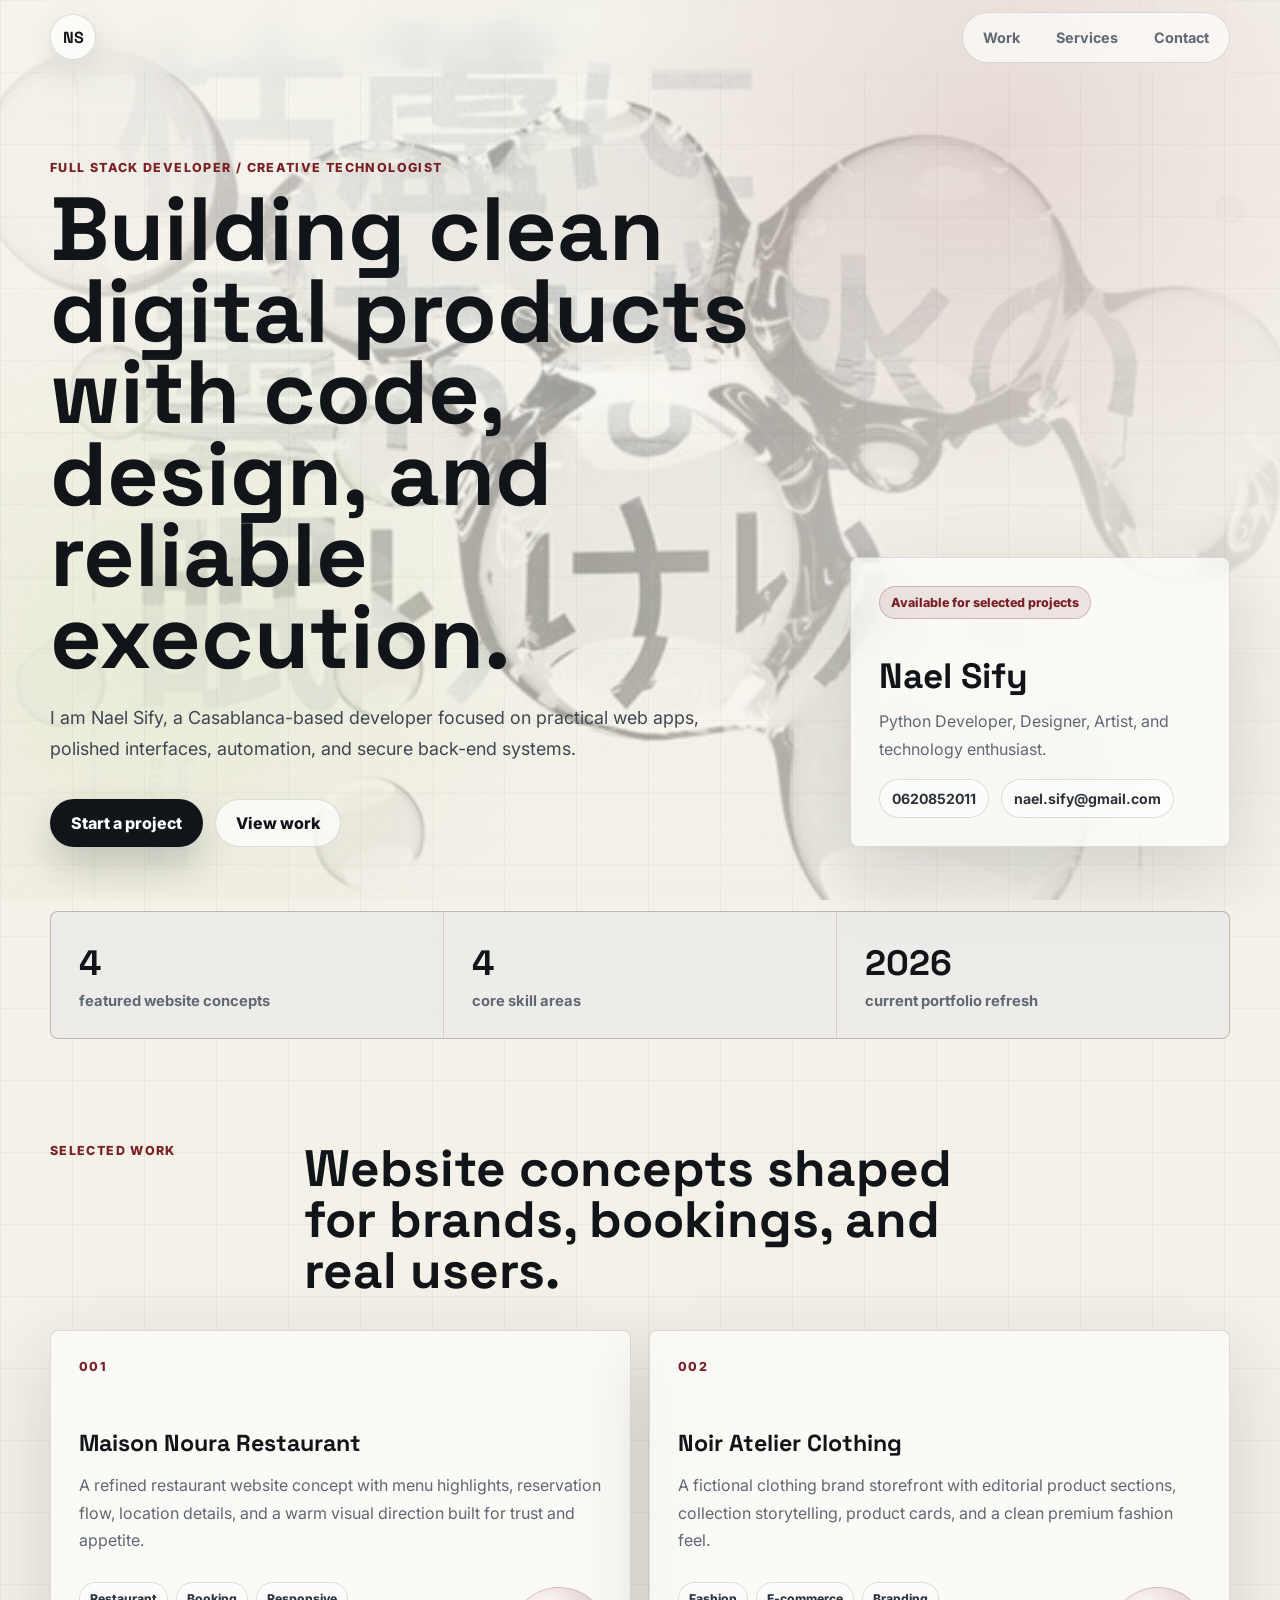
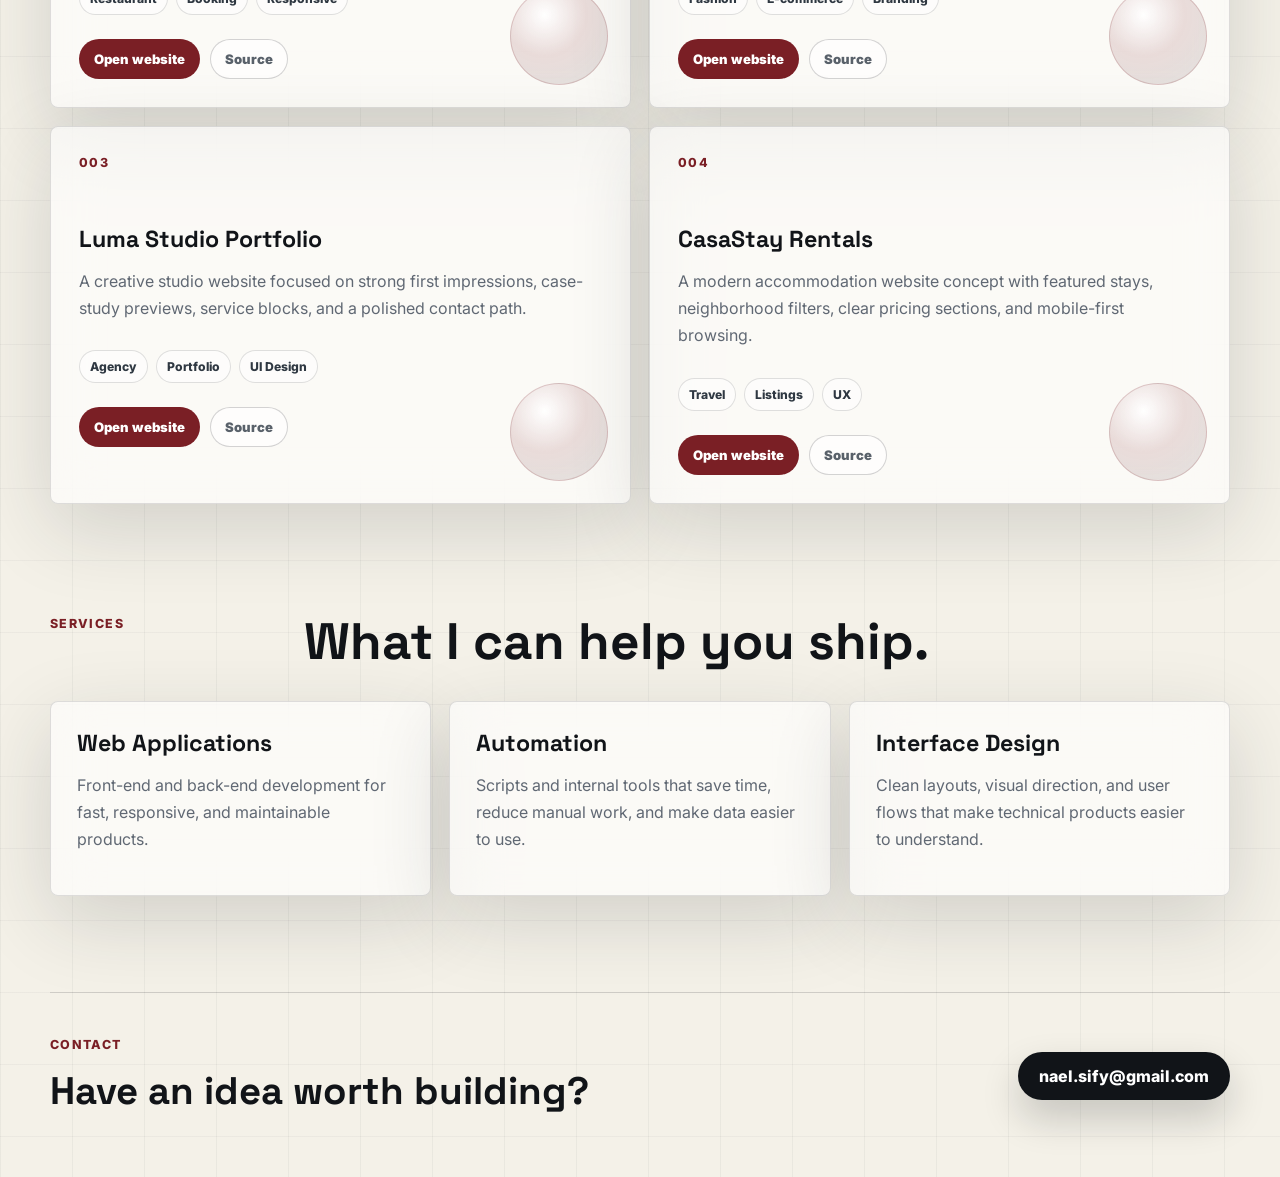
==== index.html @ a30a285f "Fix start a project anchor" ====
<!DOCTYPE html>
<html lang="en">
<head>
    <meta charset="UTF-8">
    <meta name="viewport" content="width=device-width, initial-scale=1.0">
    <title>Nael Sify | Full Stack Developer</title>
    <link rel="stylesheet" href="static/style.css">
    <link rel="preconnect" href="https://fonts.googleapis.com">
    <link rel="preconnect" href="https://fonts.gstatic.com" crossorigin>
    <link href="https://fonts.googleapis.com/css2?family=Inter:wght@400;500;600;700;800&family=Space+Grotesk:wght@500;600;700&display=swap" rel="stylesheet">
</head>
<body>
    <div class="page-shell">
        <header class="site-header">
            <a class="brand" href="#top" aria-label="Nael Sify home">NS</a>
            <nav class="site-nav" aria-label="Primary navigation">
                <a href="#work">Work</a>
                <a href="#services">Services</a>
                <a href="#contact">Contact</a>
            </nav>
        </header>

        <main id="top">
            <section class="hero-section">
                <div class="hero-copy">
                    <p class="eyebrow">Full Stack Developer / Creative Technologist</p>
                    <h1>Building clean digital products with code, design, and reliable execution.</h1>
                    <p class="hero-text">
                        I am Nael Sify, a Casablanca-based developer focused on practical web apps,
                        polished interfaces, automation, and secure back-end systems.
                    </p>
                    <div class="hero-actions">
                        <a class="button primary" href="#contact">Start a project</a>
                        <a class="button secondary" href="#work">View work</a>
                    </div>
                </div>

                <aside class="profile-panel" aria-label="Profile summary">
                    <p class="panel-label">Available for selected projects</p>
                    <h2>Nael Sify</h2>
                    <p>Python Developer, Designer, Artist, and technology enthusiast.</p>
                    <div class="profile-links">
                        <a href="tel:+212620852011">0620852011</a>
                        <a href="mailto:nael.sify@gmail.com">nael.sify@gmail.com</a>
                    </div>
                </aside>
            </section>

            <section class="metrics-strip" aria-label="Highlights">
                
                <div>
                    <strong>4</strong>
                    <span>featured website concepts</span>
                </div>
                
                <div>
                    <strong>4</strong>
                    <span>core skill areas</span>
                </div>
                
                <div>
                    <strong>2026</strong>
                    <span>current portfolio refresh</span>
                </div>
                
            </section>

            <section class="section-block" id="work">
                <div class="section-heading">
                    <p class="eyebrow">Selected Work</p>
                    <h2>Website concepts shaped for brands, bookings, and real users.</h2>
                </div>

                <div class="project-grid">
                    
                    <article class="project-card">
                        <span class="project-index">001</span>
                        <h3>Maison Noura Restaurant</h3>
                        <p class="project-desc">A refined restaurant website concept with menu highlights, reservation flow, location details, and a warm visual direction built for trust and appetite.</p>
                        <div class="tag-row">
                            
                            <span>Restaurant</span>
                            
                            <span>Booking</span>
                            
                            <span>Responsive</span>
                            
                        </div>
                        <div class="project-actions">
                            <a href="https://godofcode1.github.io/maison-noura-restaurant/" target="_blank" rel="noopener noreferrer">Open website</a>
                            <a href="https://github.com/godofcode1/maison-noura-restaurant" target="_blank" rel="noopener noreferrer">Source</a>
                        </div>
                    </article>
                    
                    <article class="project-card">
                        <span class="project-index">002</span>
                        <h3>Noir Atelier Clothing</h3>
                        <p class="project-desc">A fictional clothing brand storefront with editorial product sections, collection storytelling, product cards, and a clean premium fashion feel.</p>
                        <div class="tag-row">
                            
                            <span>Fashion</span>
                            
                            <span>E-commerce</span>
                            
                            <span>Branding</span>
                            
                        </div>
                        <div class="project-actions">
                            <a href="https://godofcode1.github.io/noir-atelier-clothing/" target="_blank" rel="noopener noreferrer">Open website</a>
                            <a href="https://github.com/godofcode1/noir-atelier-clothing" target="_blank" rel="noopener noreferrer">Source</a>
                        </div>
                    </article>
                    
                    <article class="project-card">
                        <span class="project-index">003</span>
                        <h3>Luma Studio Portfolio</h3>
                        <p class="project-desc">A creative studio website focused on strong first impressions, case-study previews, service blocks, and a polished contact path.</p>
                        <div class="tag-row">
                            
                            <span>Agency</span>
                            
                            <span>Portfolio</span>
                            
                            <span>UI Design</span>
                            
                        </div>
                        <div class="project-actions">
                            <a href="https://godofcode1.github.io/luma-studio-portfolio/" target="_blank" rel="noopener noreferrer">Open website</a>
                            <a href="https://github.com/godofcode1/luma-studio-portfolio" target="_blank" rel="noopener noreferrer">Source</a>
                        </div>
                    </article>
                    
                    <article class="project-card">
                        <span class="project-index">004</span>
                        <h3>CasaStay Rentals</h3>
                        <p class="project-desc">A modern accommodation website concept with featured stays, neighborhood filters, clear pricing sections, and mobile-first browsing.</p>
                        <div class="tag-row">
                            
                            <span>Travel</span>
                            
                            <span>Listings</span>
                            
                            <span>UX</span>
                            
                        </div>
                        <div class="project-actions">
                            <a href="https://godofcode1.github.io/casastay-rentals/" target="_blank" rel="noopener noreferrer">Open website</a>
                            <a href="https://github.com/godofcode1/casastay-rentals" target="_blank" rel="noopener noreferrer">Source</a>
                        </div>
                    </article>
                    
                </div>
            </section>

            <section class="section-block services-block" id="services">
                <div class="section-heading">
                    <p class="eyebrow">Services</p>
                    <h2>What I can help you ship.</h2>
                </div>

                <div class="service-grid">
                    
                    <article class="service-item">
                        <h3>Web Applications</h3>
                        <p>Front-end and back-end development for fast, responsive, and maintainable products.</p>
                    </article>
                    
                    <article class="service-item">
                        <h3>Automation</h3>
                        <p>Scripts and internal tools that save time, reduce manual work, and make data easier to use.</p>
                    </article>
                    
                    <article class="service-item">
                        <h3>Interface Design</h3>
                        <p>Clean layouts, visual direction, and user flows that make technical products easier to understand.</p>
                    </article>
                    
                </div>
            </section>
        </main>

        <footer class="footer" id="contact">
            <div>
                <p class="eyebrow">Contact</p>
                <h2>Have an idea worth building?</h2>
            </div>
            <a class="button primary" href="mailto:nael.sify@gmail.com">nael.sify@gmail.com</a>
        </footer>
    </div>

</body>
</html>
---- static/style.css ----
:root {
    --ink: #111418;
    --muted: #606873;
    --paper: #f4f1e8;
    --paper-soft: #fbfaf4;
    --line: rgba(17, 20, 24, 0.13);
    --panel: rgba(255, 255, 255, 0.62);
    --accent: #7a1f25;
    --accent-soft: rgba(122, 31, 37, 0.1);
    --cool-gray: #59616a;
    --green: #a6c36f;
    --shadow: 0 24px 80px rgba(28, 35, 42, 0.16);
}

* {
    box-sizing: border-box;
}

html {
    scroll-behavior: smooth;
}

body {
    margin: 0;
    font-family: "Inter", Arial, sans-serif;
    color: var(--ink);
    background:
        linear-gradient(90deg, rgba(17, 20, 24, 0.045) 1px, transparent 1px),
        linear-gradient(180deg, rgba(17, 20, 24, 0.035) 1px, transparent 1px),
        linear-gradient(90deg, rgba(244, 241, 232, 0.9), rgba(244, 241, 232, 0.52) 46%, rgba(244, 241, 232, 0.9)),
        url("images/blackorbs.jpg") center top / cover fixed,
        var(--paper);
    background-size: 72px 72px, 72px 72px, auto, cover, auto;
    overflow-x: hidden;
}

a {
    color: inherit;
    text-decoration: none;
}

.page-shell {
    position: relative;
    min-height: 100vh;
    overflow: hidden;
}

.page-shell::before {
    content: "";
    position: fixed;
    inset: 0;
    z-index: -3;
    background:
        radial-gradient(circle at 78% 16%, rgba(122, 31, 37, 0.12), transparent 34%),
        radial-gradient(circle at 12% 72%, rgba(166, 195, 111, 0.14), transparent 31%),
        linear-gradient(180deg, rgba(255, 255, 255, 0.2), rgba(244, 241, 232, 0.28));
    pointer-events: none;
}

.site-header {
    position: sticky;
    top: 0;
    z-index: 20;
    display: flex;
    align-items: center;
    justify-content: space-between;
    width: min(1180px, calc(100% - 40px));
    min-height: 74px;
    margin: 0 auto;
    backdrop-filter: blur(18px);
}

.brand {
    display: grid;
    place-items: center;
    width: 46px;
    height: 46px;
    border: 1px solid var(--line);
    border-radius: 50%;
    background: rgba(255, 255, 255, 0.72);
    font-family: "Space Grotesk", sans-serif;
    font-weight: 700;
    box-shadow: 0 12px 34px rgba(17, 20, 24, 0.1);
}

.site-nav {
    display: flex;
    align-items: center;
    gap: 8px;
    padding: 6px;
    border: 1px solid var(--line);
    border-radius: 999px;
    background: rgba(255, 255, 255, 0.64);
}

.site-nav a {
    padding: 10px 14px;
    border-radius: 999px;
    color: var(--muted);
    font-size: 0.9rem;
    font-weight: 700;
}

.site-nav a:hover {
    color: var(--ink);
    background: var(--paper-soft);
}

main,
.footer {
    width: min(1180px, calc(100% - 40px));
    margin: 0 auto;
}

.hero-section {
    display: grid;
    grid-template-columns: minmax(0, 1.1fr) 380px;
    gap: 54px;
    align-items: end;
    min-height: calc(100vh - 74px);
    padding: 86px 0 64px;
}

.hero-copy {
    max-width: 760px;
}

.eyebrow {
    margin: 0 0 14px;
    color: var(--accent);
    font-size: 0.78rem;
    font-weight: 800;
    letter-spacing: 0.11em;
    text-transform: uppercase;
}

h1,
h2,
h3,
p {
    margin-top: 0;
}

h1,
h2,
h3 {
    font-family: "Space Grotesk", "Inter", sans-serif;
    letter-spacing: 0;
}

h1 {
    max-width: 860px;
    margin-bottom: 24px;
    font-size: clamp(3.2rem, 7vw, 7.2rem);
    line-height: 0.91;
    font-weight: 700;
}

.hero-text {
    max-width: 650px;
    margin-bottom: 34px;
    color: #3e4751;
    font-size: 1.12rem;
    line-height: 1.75;
}

.hero-actions,
.profile-links {
    display: flex;
    flex-wrap: wrap;
    gap: 12px;
}

.button {
    display: inline-flex;
    align-items: center;
    justify-content: center;
    min-height: 48px;
    padding: 0 20px;
    border: 1px solid var(--line);
    border-radius: 999px;
    font-weight: 800;
    transition: transform 180ms ease, box-shadow 180ms ease, background 180ms ease;
}

.button:hover {
    transform: translateY(-2px);
}

.button.primary {
    color: #ffffff;
    border-color: rgba(17, 20, 24, 0.92);
    background: #111418;
    box-shadow: 0 18px 38px rgba(17, 20, 24, 0.2);
}

.button.secondary {
    background: rgba(255, 255, 255, 0.7);
}

.profile-panel,
.project-card,
.service-item {
    border: 1px solid var(--line);
    border-radius: 8px;
    background: var(--panel);
    box-shadow: var(--shadow);
    backdrop-filter: blur(24px);
}

.profile-panel {
    padding: 28px;
}

.panel-label {
    width: max-content;
    max-width: 100%;
    margin-bottom: 34px;
    padding: 8px 11px;
    border: 1px solid rgba(122, 31, 37, 0.24);
    border-radius: 999px;
    color: var(--accent);
    background: var(--accent-soft);
    font-size: 0.78rem;
    font-weight: 800;
}

.profile-panel h2 {
    margin-bottom: 10px;
    font-size: 2.2rem;
}

.profile-panel p:not(.panel-label) {
    color: var(--muted);
    line-height: 1.7;
}

.profile-links a {
    padding: 10px 12px;
    border: 1px solid var(--line);
    border-radius: 999px;
    background: rgba(255, 255, 255, 0.52);
    color: #2c333b;
    font-size: 0.88rem;
    font-weight: 700;
}

.metrics-strip {
    display: grid;
    grid-template-columns: repeat(3, 1fr);
    gap: 1px;
    margin: 0 0 104px;
    overflow: hidden;
    border: 1px solid var(--line);
    border-radius: 8px;
    background: var(--line);
}

.metrics-strip div {
    padding: 28px;
    background: rgba(255, 255, 255, 0.56);
    backdrop-filter: blur(18px);
}

.metrics-strip strong {
    display: block;
    margin-bottom: 5px;
    font-family: "Space Grotesk", sans-serif;
    font-size: 2.2rem;
}

.metrics-strip span {
    color: var(--muted);
    font-size: 0.92rem;
    font-weight: 700;
}

.section-block {
    padding: 0 0 112px;
}

.section-heading {
    display: grid;
    grid-template-columns: 220px minmax(0, 720px);
    gap: 34px;
    align-items: start;
    margin-bottom: 34px;
}

.section-heading h2 {
    margin-bottom: 0;
    font-size: clamp(2rem, 4vw, 4rem);
    line-height: 1;
}

.project-grid {
    display: grid;
    grid-template-columns: repeat(6, 1fr);
    gap: 18px;
}

.project-card {
    position: relative;
    min-height: 310px;
    padding: 28px;
    overflow: hidden;
}

.project-card:nth-child(1),
.project-card:nth-child(4) {
    grid-column: span 3;
}

.project-card:nth-child(2),
.project-card:nth-child(3) {
    grid-column: span 3;
}

.project-card::before {
    content: "";
    position: absolute;
    inset: auto 22px 22px auto;
    width: 96px;
    height: 96px;
    border: 1px solid rgba(122, 31, 37, 0.18);
    border-radius: 50%;
    background: radial-gradient(circle at 35% 28%, rgba(255, 255, 255, 0.92), rgba(122, 31, 37, 0.14) 44%, rgba(17, 20, 24, 0.1) 100%);
}

.project-index {
    display: block;
    margin-bottom: 54px;
    color: var(--accent);
    font-size: 0.78rem;
    font-weight: 800;
    letter-spacing: 0.12em;
}

.project-card h3,
.service-item h3 {
    margin-bottom: 14px;
    font-size: 1.45rem;
}

.project-desc,
.service-item p {
    color: var(--muted);
    line-height: 1.7;
}

.tag-row {
    display: flex;
    flex-wrap: wrap;
    gap: 8px;
    margin-top: 28px;
    padding-right: 92px;
}

.tag-row span {
    padding: 8px 10px;
    border: 1px solid var(--line);
    border-radius: 999px;
    background: rgba(255, 255, 255, 0.48);
    color: #2f3842;
    font-size: 0.76rem;
    font-weight: 800;
}

.project-actions {
    display: flex;
    flex-wrap: wrap;
    gap: 10px;
    margin-top: 24px;
    padding-right: 92px;
}

.project-actions a {
    display: inline-flex;
    align-items: center;
    justify-content: center;
    min-height: 40px;
    padding: 0 14px;
    border: 1px solid rgba(17, 20, 24, 0.18);
    border-radius: 999px;
    background: rgba(255, 255, 255, 0.58);
    color: var(--cool-gray);
    font-size: 0.82rem;
    font-weight: 900;
}

.project-actions a:first-child {
    color: #ffffff;
    border-color: rgba(122, 31, 37, 0.9);
    background: var(--accent);
}

.project-actions a:hover {
    transform: translateY(-1px);
}

.services-block {
    padding-bottom: 96px;
}

.service-grid {
    display: grid;
    grid-template-columns: repeat(3, 1fr);
    gap: 18px;
}

.service-item {
    padding: 26px;
}

.footer {
    display: flex;
    align-items: center;
    justify-content: space-between;
    gap: 28px;
    padding: 44px 0 62px;
    border-top: 1px solid var(--line);
}

.footer h2 {
    margin-bottom: 0;
    font-size: clamp(1.7rem, 3vw, 3rem);
}

@media (max-width: 940px) {
    .hero-section,
    .section-heading,
    .footer {
        grid-template-columns: 1fr;
    }

    .hero-section {
        display: block;
        min-height: auto;
        padding-top: 64px;
    }

    .profile-panel {
        margin-top: 42px;
    }

    .project-card:nth-child(n) {
        grid-column: span 3;
    }

    .service-grid {
        grid-template-columns: 1fr;
    }

}

@media (max-width: 680px) {
    .site-header,
    main,
    .footer {
        width: min(100% - 28px, 1180px);
    }

    .site-header {
        min-height: 66px;
    }

    .site-nav {
        gap: 2px;
    }

    .site-nav a {
        padding: 9px 9px;
        font-size: 0.8rem;
    }

    h1 {
        font-size: clamp(2.75rem, 16vw, 4.2rem);
    }

    .hero-text {
        font-size: 1rem;
    }

    .metrics-strip,
    .project-grid {
        grid-template-columns: 1fr;
    }

    .metrics-strip div,
    .project-card:nth-child(n) {
        grid-column: auto;
    }

    .project-card {
        min-height: 280px;
    }

    .section-block {
        padding-bottom: 82px;
    }

    .footer {
        display: block;
    }

    .footer .button {
        width: 100%;
        margin-top: 24px;
    }

    body {
        background:
            linear-gradient(90deg, rgba(17, 20, 24, 0.035) 1px, transparent 1px),
            linear-gradient(180deg, rgba(17, 20, 24, 0.03) 1px, transparent 1px),
            linear-gradient(180deg, rgba(244, 241, 232, 0.88), rgba(244, 241, 232, 0.72)),
            url("images/blackorbs.jpg") 58% top / auto 100vh fixed,
            var(--paper);
        background-size: 56px 56px, 56px 56px, auto, auto 100vh, auto;
    }
}

@media (prefers-reduced-motion: reduce) {
    *,
    *::before,
    *::after {
        scroll-behavior: auto !important;
        transition-duration: 0.01ms !important;
        animation-duration: 0.01ms !important;
        animation-iteration-count: 1 !important;
    }
}
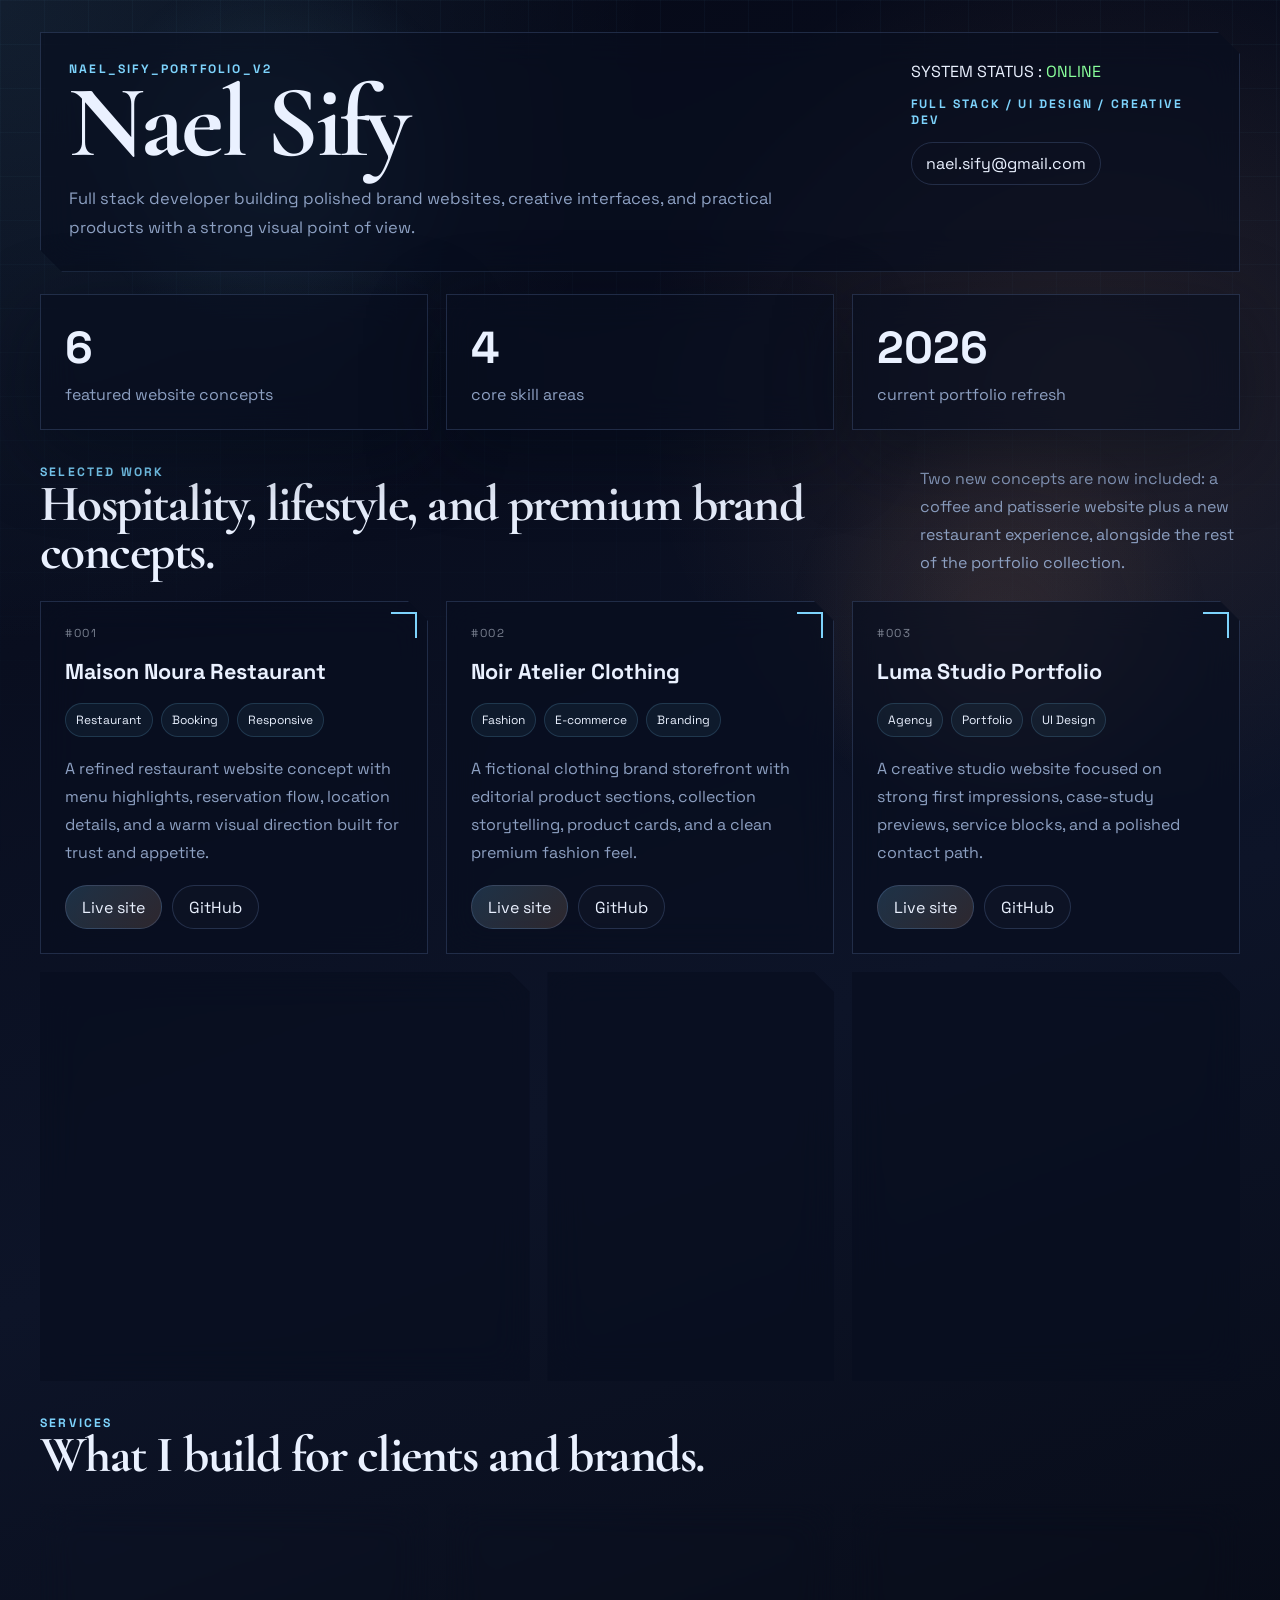
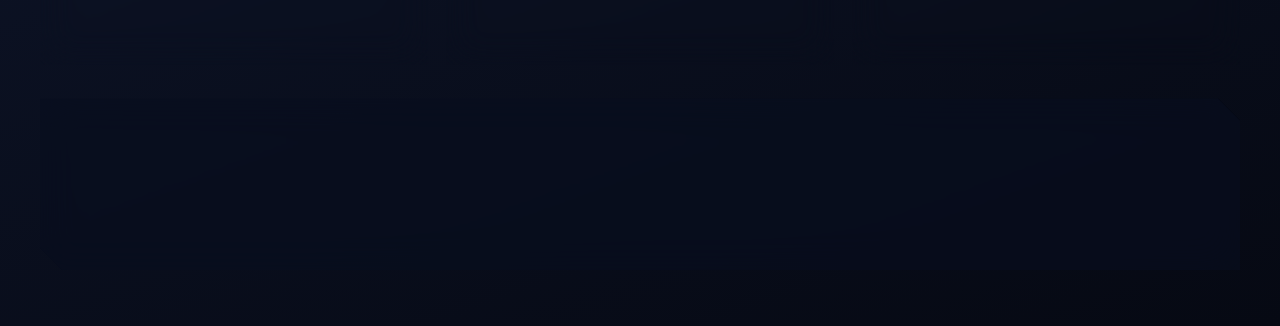
==== commit 9eb687e2: "Deploy updated portfolio site" ====
--- a/index.html
+++ b/index.html
@@ -1,192 +1,281 @@
 <!DOCTYPE html>
-<html lang="en">
+<html lang="fr">
 <head>
     <meta charset="UTF-8">
-    <meta name="viewport" content="width=device-width, initial-scale=1.0">
-    <title>Nael Sify | Full Stack Developer</title>
-    <link rel="stylesheet" href="static/style.css">
-    <link rel="preconnect" href="https://fonts.googleapis.com">
-    <link rel="preconnect" href="https://fonts.gstatic.com" crossorigin>
-    <link href="https://fonts.googleapis.com/css2?family=Inter:wght@400;500;600;700;800&family=Space+Grotesk:wght@500;600;700&display=swap" rel="stylesheet">
+    <meta name="viewport"
+          content="width=device-width, initial-scale=1.0">
+    <title>Nael Sify // Portfolio</title>
+    <link rel="stylesheet"
+          href="static/style.css">
+    <link rel="preconnect"
+          href="https://fonts.googleapis.com">
+    <link rel="preconnect"
+          href="https://fonts.gstatic.com"
+          crossorigin>
+    <link href="https://fonts.googleapis.com/css2?family=Space+Grotesk:wght@400;500;700&family=Cormorant+Garamond:wght@600;700&display=swap"
+          rel="stylesheet">
 </head>
 <body>
-    <div class="page-shell">
-        <header class="site-header">
-            <a class="brand" href="#top" aria-label="Nael Sify home">NS</a>
-            <nav class="site-nav" aria-label="Primary navigation">
-                <a href="#work">Work</a>
-                <a href="#services">Services</a>
-                <a href="#contact">Contact</a>
-            </nav>
-        </header>
-
-        <main id="top">
-            <section class="hero-section">
-                <div class="hero-copy">
-                    <p class="eyebrow">Full Stack Developer / Creative Technologist</p>
-                    <h1>Building clean digital products with code, design, and reliable execution.</h1>
-                    <p class="hero-text">
-                        I am Nael Sify, a Casablanca-based developer focused on practical web apps,
-                        polished interfaces, automation, and secure back-end systems.
+    <div class="scanline"></div>
+
+    <div class="cyber-ui-container">
+        <main class="portfolio-shell">
+            <section class="top-hud">
+                <div>
+                    <p class="tech-stack">NAEL_SIFY_PORTFOLIO_v2</p>
+                    <h1 class="hero-title">Nael Sify</h1>
+                    <p class="hero-copy">
+                        Full stack developer building polished brand websites, creative interfaces,
+                        and practical products with a strong visual point of view.
                     </p>
-                    <div class="hero-actions">
-                        <a class="button primary" href="#contact">Start a project</a>
-                        <a class="button secondary" href="#work">View work</a>
-                    </div>
-                </div>
-
-                <aside class="profile-panel" aria-label="Profile summary">
-                    <p class="panel-label">Available for selected projects</p>
-                    <h2>Nael Sify</h2>
-                    <p>Python Developer, Designer, Artist, and technology enthusiast.</p>
-                    <div class="profile-links">
-                        <a href="tel:+212620852011">0620852011</a>
-                        <a href="mailto:nael.sify@gmail.com">nael.sify@gmail.com</a>
-                    </div>
-                </aside>
-            </section>
-
-            <section class="metrics-strip" aria-label="Highlights">
-                
-                <div>
-                    <strong>4</strong>
+                </div>
+
+                <div class="status-panel">
+                    <p>
+                        SYSTEM STATUS :
+                        <span class="online blink">ONLINE</span>
+                    </p>
+                    <p class="tech-stack">FULL STACK / UI DESIGN / CREATIVE DEV</p>
+                    <a class="contact-link"
+                       href="mailto:nael.sify@gmail.com">nael.sify@gmail.com</a>
+                </div>
+            </section>
+
+            <section class="metrics-strip"
+                     aria-label="Portfolio highlights">
+                
+                <div class="metric-card">
+                    <strong>6</strong>
                     <span>featured website concepts</span>
                 </div>
                 
-                <div>
+                <div class="metric-card">
                     <strong>4</strong>
                     <span>core skill areas</span>
                 </div>
                 
-                <div>
+                <div class="metric-card">
                     <strong>2026</strong>
                     <span>current portfolio refresh</span>
                 </div>
                 
             </section>
 
-            <section class="section-block" id="work">
+            <section class="section-heading">
+                <div>
+                    <p class="tech-stack">SELECTED WORK</p>
+                    <h2>Hospitality, lifestyle, and premium brand concepts.</h2>
+                </div>
+                <p class="section-copy">
+                    Two new concepts are now included: a coffee and patisserie website plus a new restaurant experience,
+                    alongside the rest of the portfolio collection.
+                </p>
+            </section>
+
+            <section class="asymmetrical-grid">
+                
+                <article class="glass-card project-001">
+                    <div class="corner-accents"></div>
+                    <span class="serial-no">#001</span>
+                    <h3>Maison Noura Restaurant</h3>
+
+                    <div class="tag-row">
+                        
+                        <span>Restaurant</span>
+                        
+                        <span>Booking</span>
+                        
+                        <span>Responsive</span>
+                        
+                    </div>
+
+                    <p class="description">A refined restaurant website concept with menu highlights, reservation flow, location details, and a warm visual direction built for trust and appetite.</p>
+
+                    <div class="project-actions">
+                        <a href="https://godofcode1.github.io/maison-noura-restaurant/"
+                           target="_blank"
+                           rel="noopener noreferrer">Live site</a>
+                        <a href="https://github.com/godofcode1/maison-noura-restaurant"
+                           target="_blank"
+                           rel="noopener noreferrer">GitHub</a>
+                    </div>
+                </article>
+                
+                <article class="glass-card project-002">
+                    <div class="corner-accents"></div>
+                    <span class="serial-no">#002</span>
+                    <h3>Noir Atelier Clothing</h3>
+
+                    <div class="tag-row">
+                        
+                        <span>Fashion</span>
+                        
+                        <span>E-commerce</span>
+                        
+                        <span>Branding</span>
+                        
+                    </div>
+
+                    <p class="description">A fictional clothing brand storefront with editorial product sections, collection storytelling, product cards, and a clean premium fashion feel.</p>
+
+                    <div class="project-actions">
+                        <a href="https://godofcode1.github.io/noir-atelier-clothing/"
+                           target="_blank"
+                           rel="noopener noreferrer">Live site</a>
+                        <a href="https://github.com/godofcode1/noir-atelier-clothing"
+                           target="_blank"
+                           rel="noopener noreferrer">GitHub</a>
+                    </div>
+                </article>
+                
+                <article class="glass-card project-003">
+                    <div class="corner-accents"></div>
+                    <span class="serial-no">#003</span>
+                    <h3>Luma Studio Portfolio</h3>
+
+                    <div class="tag-row">
+                        
+                        <span>Agency</span>
+                        
+                        <span>Portfolio</span>
+                        
+                        <span>UI Design</span>
+                        
+                    </div>
+
+                    <p class="description">A creative studio website focused on strong first impressions, case-study previews, service blocks, and a polished contact path.</p>
+
+                    <div class="project-actions">
+                        <a href="https://godofcode1.github.io/luma-studio-portfolio/"
+                           target="_blank"
+                           rel="noopener noreferrer">Live site</a>
+                        <a href="https://github.com/godofcode1/luma-studio-portfolio"
+                           target="_blank"
+                           rel="noopener noreferrer">GitHub</a>
+                    </div>
+                </article>
+                
+                <article class="glass-card project-004">
+                    <div class="corner-accents"></div>
+                    <span class="serial-no">#004</span>
+                    <h3>CasaStay Rentals</h3>
+
+                    <div class="tag-row">
+                        
+                        <span>Travel</span>
+                        
+                        <span>Listings</span>
+                        
+                        <span>UX</span>
+                        
+                    </div>
+
+                    <p class="description">A modern accommodation website concept with featured stays, neighborhood filters, clear pricing sections, and mobile-first browsing.</p>
+
+                    <div class="project-actions">
+                        <a href="https://godofcode1.github.io/casastay-rentals/"
+                           target="_blank"
+                           rel="noopener noreferrer">Live site</a>
+                        <a href="https://github.com/godofcode1/casastay-rentals"
+                           target="_blank"
+                           rel="noopener noreferrer">GitHub</a>
+                    </div>
+                </article>
+                
+                <article class="glass-card project-005">
+                    <div class="corner-accents"></div>
+                    <span class="serial-no">#005</span>
+                    <h3>Sable &amp; Steam Cafe</h3>
+
+                    <div class="tag-row">
+                        
+                        <span>Coffee</span>
+                        
+                        <span>Patisserie</span>
+                        
+                        <span>Branding</span>
+                        
+                    </div>
+
+                    <p class="description">A coffee and patisserie concept with signature drinks, pastry showcases, daily rhythm, and a warm boutique identity designed to feel premium and inviting.</p>
+
+                    <div class="project-actions">
+                        <a href="https://godofcode1.github.io/sable-and-steam-cafe/"
+                           target="_blank"
+                           rel="noopener noreferrer">Live site</a>
+                        <a href="https://github.com/godofcode1/sable-and-steam-cafe"
+                           target="_blank"
+                           rel="noopener noreferrer">GitHub</a>
+                    </div>
+                </article>
+                
+                <article class="glass-card project-006">
+                    <div class="corner-accents"></div>
+                    <span class="serial-no">#006</span>
+                    <h3>Atelier Du Feu</h3>
+
+                    <div class="tag-row">
+                        
+                        <span>Restaurant</span>
+                        
+                        <span>Fine Dining</span>
+                        
+                        <span>Editorial</span>
+                        
+                    </div>
+
+                    <p class="description">A restaurant landing page built around chef storytelling, reservation conversion, tasting menus, and a richer editorial presentation for hospitality brands.</p>
+
+                    <div class="project-actions">
+                        <a href="https://godofcode1.github.io/atelier-du-feu/"
+                           target="_blank"
+                           rel="noopener noreferrer">Live site</a>
+                        <a href="https://github.com/godofcode1/atelier-du-feu"
+                           target="_blank"
+                           rel="noopener noreferrer">GitHub</a>
+                    </div>
+                </article>
+                
+            </section>
+
+            <section class="services-block">
                 <div class="section-heading">
-                    <p class="eyebrow">Selected Work</p>
-                    <h2>Website concepts shaped for brands, bookings, and real users.</h2>
-                </div>
-
-                <div class="project-grid">
-                    
-                    <article class="project-card">
-                        <span class="project-index">001</span>
-                        <h3>Maison Noura Restaurant</h3>
-                        <p class="project-desc">A refined restaurant website concept with menu highlights, reservation flow, location details, and a warm visual direction built for trust and appetite.</p>
-                        <div class="tag-row">
-                            
-                            <span>Restaurant</span>
-                            
-                            <span>Booking</span>
-                            
-                            <span>Responsive</span>
-                            
-                        </div>
-                        <div class="project-actions">
-                            <a href="https://godofcode1.github.io/maison-noura-restaurant/" target="_blank" rel="noopener noreferrer">Open website</a>
-                            <a href="https://github.com/godofcode1/maison-noura-restaurant" target="_blank" rel="noopener noreferrer">Source</a>
-                        </div>
-                    </article>
-                    
-                    <article class="project-card">
-                        <span class="project-index">002</span>
-                        <h3>Noir Atelier Clothing</h3>
-                        <p class="project-desc">A fictional clothing brand storefront with editorial product sections, collection storytelling, product cards, and a clean premium fashion feel.</p>
-                        <div class="tag-row">
-                            
-                            <span>Fashion</span>
-                            
-                            <span>E-commerce</span>
-                            
-                            <span>Branding</span>
-                            
-                        </div>
-                        <div class="project-actions">
-                            <a href="https://godofcode1.github.io/noir-atelier-clothing/" target="_blank" rel="noopener noreferrer">Open website</a>
-                            <a href="https://github.com/godofcode1/noir-atelier-clothing" target="_blank" rel="noopener noreferrer">Source</a>
-                        </div>
-                    </article>
-                    
-                    <article class="project-card">
-                        <span class="project-index">003</span>
-                        <h3>Luma Studio Portfolio</h3>
-                        <p class="project-desc">A creative studio website focused on strong first impressions, case-study previews, service blocks, and a polished contact path.</p>
-                        <div class="tag-row">
-                            
-                            <span>Agency</span>
-                            
-                            <span>Portfolio</span>
-                            
-                            <span>UI Design</span>
-                            
-                        </div>
-                        <div class="project-actions">
-                            <a href="https://godofcode1.github.io/luma-studio-portfolio/" target="_blank" rel="noopener noreferrer">Open website</a>
-                            <a href="https://github.com/godofcode1/luma-studio-portfolio" target="_blank" rel="noopener noreferrer">Source</a>
-                        </div>
-                    </article>
-                    
-                    <article class="project-card">
-                        <span class="project-index">004</span>
-                        <h3>CasaStay Rentals</h3>
-                        <p class="project-desc">A modern accommodation website concept with featured stays, neighborhood filters, clear pricing sections, and mobile-first browsing.</p>
-                        <div class="tag-row">
-                            
-                            <span>Travel</span>
-                            
-                            <span>Listings</span>
-                            
-                            <span>UX</span>
-                            
-                        </div>
-                        <div class="project-actions">
-                            <a href="https://godofcode1.github.io/casastay-rentals/" target="_blank" rel="noopener noreferrer">Open website</a>
-                            <a href="https://github.com/godofcode1/casastay-rentals" target="_blank" rel="noopener noreferrer">Source</a>
-                        </div>
-                    </article>
-                    
-                </div>
-            </section>
-
-            <section class="section-block services-block" id="services">
-                <div class="section-heading">
-                    <p class="eyebrow">Services</p>
-                    <h2>What I can help you ship.</h2>
+                    <div>
+                        <p class="tech-stack">SERVICES</p>
+                        <h2>What I build for clients and brands.</h2>
+                    </div>
                 </div>
 
                 <div class="service-grid">
                     
-                    <article class="service-item">
+                    <article class="service-card">
                         <h3>Web Applications</h3>
                         <p>Front-end and back-end development for fast, responsive, and maintainable products.</p>
                     </article>
                     
-                    <article class="service-item">
+                    <article class="service-card">
                         <h3>Automation</h3>
                         <p>Scripts and internal tools that save time, reduce manual work, and make data easier to use.</p>
                     </article>
                     
-                    <article class="service-item">
+                    <article class="service-card">
                         <h3>Interface Design</h3>
                         <p>Clean layouts, visual direction, and user flows that make technical products easier to understand.</p>
                     </article>
                     
                 </div>
             </section>
+
+            <section class="bottom-hud">
+                <div>
+                    <p class="tech-stack">AVAILABLE FOR FREELANCE & CREATIVE PROJECTS</p>
+                    <h2>Need a branded website, landing page, or web app?</h2>
+                </div>
+
+                <a class="contact-trigger"
+                   href="mailto:nael.sify@gmail.com">CONTACT</a>
+            </section>
         </main>
-
-        <footer class="footer" id="contact">
-            <div>
-                <p class="eyebrow">Contact</p>
-                <h2>Have an idea worth building?</h2>
-            </div>
-            <a class="button primary" href="mailto:nael.sify@gmail.com">nael.sify@gmail.com</a>
-        </footer>
     </div>
-
 </body>
-</html>
+</html>
--- a/static/style.css
+++ b/static/style.css
@@ -1,15 +1,15 @@
 :root {
-    --ink: #111418;
-    --muted: #606873;
-    --paper: #f4f1e8;
-    --paper-soft: #fbfaf4;
-    --line: rgba(17, 20, 24, 0.13);
-    --panel: rgba(255, 255, 255, 0.62);
-    --accent: #7a1f25;
-    --accent-soft: rgba(122, 31, 37, 0.1);
-    --cool-gray: #59616a;
-    --green: #a6c36f;
-    --shadow: 0 24px 80px rgba(28, 35, 42, 0.16);
+    --bg-deep: #050816;
+    --bg-mid: #0d1428;
+    --panel: rgba(9, 15, 31, 0.66);
+    --panel-strong: rgba(14, 22, 43, 0.9);
+    --line: rgba(145, 184, 255, 0.18);
+    --line-strong: rgba(145, 184, 255, 0.34);
+    --text-main: #eaf1ff;
+    --text-soft: #8da0c2;
+    --accent: #7dd3fc;
+    --accent-warm: #f0ab79;
+    --glow: 0 24px 80px rgba(3, 8, 20, 0.45);
 }
 
 * {
@@ -20,17 +20,16 @@
     scroll-behavior: smooth;
 }
 
-body {
-    margin: 0;
-    font-family: "Inter", Arial, sans-serif;
-    color: var(--ink);
+body,
+html {
+    margin: 0;
+    min-height: 100%;
+    font-family: "Space Grotesk", "Segoe UI", sans-serif;
     background:
-        linear-gradient(90deg, rgba(17, 20, 24, 0.045) 1px, transparent 1px),
-        linear-gradient(180deg, rgba(17, 20, 24, 0.035) 1px, transparent 1px),
-        linear-gradient(90deg, rgba(244, 241, 232, 0.9), rgba(244, 241, 232, 0.52) 46%, rgba(244, 241, 232, 0.9)),
-        url("images/blackorbs.jpg") center top / cover fixed,
-        var(--paper);
-    background-size: 72px 72px, 72px 72px, auto, cover, auto;
+        radial-gradient(circle at top left, rgba(125, 211, 252, 0.11), transparent 28%),
+        radial-gradient(circle at 85% 20%, rgba(240, 171, 121, 0.12), transparent 24%),
+        linear-gradient(160deg, var(--bg-deep), var(--bg-mid) 55%, #060913 100%);
+    color: var(--text-main);
     overflow-x: hidden;
 }
 
@@ -39,367 +38,293 @@
     text-decoration: none;
 }
 
-.page-shell {
+.cyber-ui-container {
     position: relative;
     min-height: 100vh;
-    overflow: hidden;
-}
-
-.page-shell::before {
+    padding: 32px 20px 56px;
+}
+
+.cyber-ui-container::before,
+.cyber-ui-container::after {
     content: "";
     position: fixed;
     inset: 0;
-    z-index: -3;
+    pointer-events: none;
+}
+
+.cyber-ui-container::before {
     background:
-        radial-gradient(circle at 78% 16%, rgba(122, 31, 37, 0.12), transparent 34%),
-        radial-gradient(circle at 12% 72%, rgba(166, 195, 111, 0.14), transparent 31%),
-        linear-gradient(180deg, rgba(255, 255, 255, 0.2), rgba(244, 241, 232, 0.28));
+        linear-gradient(rgba(125, 211, 252, 0.04) 1px, transparent 1px),
+        linear-gradient(90deg, rgba(125, 211, 252, 0.04) 1px, transparent 1px);
+    background-size: 44px 44px;
+    mask-image: linear-gradient(180deg, rgba(0, 0, 0, 0.9), transparent);
+}
+
+.cyber-ui-container::after {
+    background:
+        radial-gradient(circle at 22% 18%, rgba(125, 211, 252, 0.12), transparent 16%),
+        radial-gradient(circle at 78% 70%, rgba(240, 171, 121, 0.1), transparent 18%);
+    z-index: 0;
+}
+
+.portfolio-shell {
+    position: relative;
+    z-index: 1;
+    width: min(1200px, 100%);
+    margin: 0 auto;
+}
+
+.scanline {
+    width: 100%;
+    height: 120px;
+    z-index: 10;
+    background: linear-gradient(0deg, rgba(0, 0, 0, 0), rgba(125, 211, 252, 0.08), rgba(0, 0, 0, 0));
+    opacity: 0.18;
+    position: fixed;
+    bottom: 100%;
+    animation: scan 11s linear infinite;
     pointer-events: none;
 }
 
-.site-header {
-    position: sticky;
-    top: 0;
-    z-index: 20;
-    display: flex;
-    align-items: center;
-    justify-content: space-between;
-    width: min(1180px, calc(100% - 40px));
-    min-height: 74px;
-    margin: 0 auto;
+@keyframes scan {
+    from {
+        bottom: 100%;
+    }
+    to {
+        bottom: -120px;
+    }
+}
+
+.top-hud,
+.bottom-hud,
+.metric-card,
+.glass-card,
+.service-card {
+    border: 1px solid var(--line);
+    background: var(--panel);
+    box-shadow: var(--glow);
     backdrop-filter: blur(18px);
 }
 
-.brand {
-    display: grid;
-    place-items: center;
-    width: 46px;
-    height: 46px;
-    border: 1px solid var(--line);
-    border-radius: 50%;
-    background: rgba(255, 255, 255, 0.72);
-    font-family: "Space Grotesk", sans-serif;
+.top-hud,
+.bottom-hud {
+    display: grid;
+    grid-template-columns: minmax(0, 1fr) 300px;
+    gap: 28px;
+    padding: 28px;
+    clip-path: polygon(0 0, calc(100% - 22px) 0, 100% 22px, 100% 100%, 22px 100%, 0 calc(100% - 22px));
+}
+
+.top-hud {
+    align-items: start;
+}
+
+.hero-title,
+.section-heading h2,
+.bottom-hud h2 {
+    margin: 0;
+    font-family: "Cormorant Garamond", serif;
     font-weight: 700;
-    box-shadow: 0 12px 34px rgba(17, 20, 24, 0.1);
-}
-
-.site-nav {
-    display: flex;
-    align-items: center;
-    gap: 8px;
-    padding: 6px;
+    letter-spacing: -0.03em;
+}
+
+.hero-title {
+    font-size: clamp(3.2rem, 8vw, 6.8rem);
+    line-height: 0.88;
+}
+
+.hero-copy,
+.section-copy,
+.description,
+.service-card p {
+    margin: 0;
+    color: var(--text-soft);
+    line-height: 1.75;
+}
+
+.hero-copy {
+    max-width: 720px;
+    margin-top: 18px;
+    font-size: 1.03rem;
+}
+
+.status-panel {
+    display: grid;
+    gap: 14px;
+    justify-items: start;
+}
+
+.status-panel p {
+    margin: 0;
+}
+
+.tech-stack {
+    margin: 0;
+    color: var(--accent);
+    font-size: 0.76rem;
+    font-weight: 700;
+    letter-spacing: 0.18em;
+    text-transform: uppercase;
+}
+
+.contact-link {
+    padding: 10px 14px;
     border: 1px solid var(--line);
     border-radius: 999px;
-    background: rgba(255, 255, 255, 0.64);
-}
-
-.site-nav a {
-    padding: 10px 14px;
-    border-radius: 999px;
-    color: var(--muted);
-    font-size: 0.9rem;
-    font-weight: 700;
-}
-
-.site-nav a:hover {
-    color: var(--ink);
-    background: var(--paper-soft);
-}
-
-main,
-.footer {
-    width: min(1180px, calc(100% - 40px));
-    margin: 0 auto;
-}
-
-.hero-section {
-    display: grid;
-    grid-template-columns: minmax(0, 1.1fr) 380px;
-    gap: 54px;
+    color: var(--text-main);
+}
+
+.metrics-strip {
+    display: grid;
+    grid-template-columns: repeat(3, 1fr);
+    gap: 18px;
+    margin: 22px 0 34px;
+}
+
+.metric-card {
+    padding: 24px;
+}
+
+.metric-card strong {
+    display: block;
+    margin-bottom: 8px;
+    font-size: clamp(1.8rem, 4vw, 2.8rem);
+}
+
+.metric-card span {
+    color: var(--text-soft);
+}
+
+.section-heading {
+    display: grid;
+    grid-template-columns: minmax(0, 1fr) 320px;
+    gap: 24px;
     align-items: end;
-    min-height: calc(100vh - 74px);
-    padding: 86px 0 64px;
-}
-
-.hero-copy {
-    max-width: 760px;
-}
-
-.eyebrow {
-    margin: 0 0 14px;
-    color: var(--accent);
-    font-size: 0.78rem;
-    font-weight: 800;
-    letter-spacing: 0.11em;
-    text-transform: uppercase;
-}
-
-h1,
-h2,
-h3,
-p {
-    margin-top: 0;
-}
-
-h1,
-h2,
-h3 {
-    font-family: "Space Grotesk", "Inter", sans-serif;
-    letter-spacing: 0;
-}
-
-h1 {
-    max-width: 860px;
     margin-bottom: 24px;
-    font-size: clamp(3.2rem, 7vw, 7.2rem);
-    line-height: 0.91;
-    font-weight: 700;
-}
-
-.hero-text {
-    max-width: 650px;
-    margin-bottom: 34px;
-    color: #3e4751;
-    font-size: 1.12rem;
-    line-height: 1.75;
-}
-
-.hero-actions,
-.profile-links {
+}
+
+.section-heading h2,
+.bottom-hud h2 {
+    font-size: clamp(2rem, 4vw, 3.6rem);
+    line-height: 0.95;
+}
+
+.asymmetrical-grid {
+    display: grid;
+    grid-template-columns: repeat(12, 1fr);
+    gap: 18px;
+}
+
+.glass-card {
+    position: relative;
     display: flex;
-    flex-wrap: wrap;
-    gap: 12px;
-}
-
-.button {
-    display: inline-flex;
-    align-items: center;
-    justify-content: center;
-    min-height: 48px;
-    padding: 0 20px;
-    border: 1px solid var(--line);
-    border-radius: 999px;
-    font-weight: 800;
-    transition: transform 180ms ease, box-shadow 180ms ease, background 180ms ease;
-}
-
-.button:hover {
+    flex-direction: column;
+    gap: 18px;
+    min-height: 290px;
+    padding: 24px;
+    clip-path: polygon(0 0, calc(100% - 20px) 0, 100% 20px, 100% 100%, 0 100%);
+    transition: transform 180ms ease, border-color 180ms ease, box-shadow 180ms ease;
+}
+
+.glass-card:hover,
+.service-card:hover,
+.contact-link:hover,
+.project-actions a:hover,
+.contact-trigger:hover {
     transform: translateY(-2px);
-}
-
-.button.primary {
-    color: #ffffff;
-    border-color: rgba(17, 20, 24, 0.92);
-    background: #111418;
-    box-shadow: 0 18px 38px rgba(17, 20, 24, 0.2);
-}
-
-.button.secondary {
-    background: rgba(255, 255, 255, 0.7);
-}
-
-.profile-panel,
-.project-card,
-.service-item {
-    border: 1px solid var(--line);
-    border-radius: 8px;
-    background: var(--panel);
-    box-shadow: var(--shadow);
-    backdrop-filter: blur(24px);
-}
-
-.profile-panel {
-    padding: 28px;
-}
-
-.panel-label {
-    width: max-content;
-    max-width: 100%;
-    margin-bottom: 34px;
-    padding: 8px 11px;
-    border: 1px solid rgba(122, 31, 37, 0.24);
-    border-radius: 999px;
-    color: var(--accent);
-    background: var(--accent-soft);
-    font-size: 0.78rem;
-    font-weight: 800;
-}
-
-.profile-panel h2 {
-    margin-bottom: 10px;
-    font-size: 2.2rem;
-}
-
-.profile-panel p:not(.panel-label) {
-    color: var(--muted);
-    line-height: 1.7;
-}
-
-.profile-links a {
-    padding: 10px 12px;
-    border: 1px solid var(--line);
-    border-radius: 999px;
-    background: rgba(255, 255, 255, 0.52);
-    color: #2c333b;
-    font-size: 0.88rem;
-    font-weight: 700;
-}
-
-.metrics-strip {
-    display: grid;
-    grid-template-columns: repeat(3, 1fr);
-    gap: 1px;
-    margin: 0 0 104px;
-    overflow: hidden;
-    border: 1px solid var(--line);
-    border-radius: 8px;
-    background: var(--line);
-}
-
-.metrics-strip div {
-    padding: 28px;
-    background: rgba(255, 255, 255, 0.56);
-    backdrop-filter: blur(18px);
-}
-
-.metrics-strip strong {
-    display: block;
-    margin-bottom: 5px;
-    font-family: "Space Grotesk", sans-serif;
-    font-size: 2.2rem;
-}
-
-.metrics-strip span {
-    color: var(--muted);
-    font-size: 0.92rem;
-    font-weight: 700;
-}
-
-.section-block {
-    padding: 0 0 112px;
-}
-
-.section-heading {
-    display: grid;
-    grid-template-columns: 220px minmax(0, 720px);
-    gap: 34px;
-    align-items: start;
-    margin-bottom: 34px;
-}
-
-.section-heading h2 {
-    margin-bottom: 0;
-    font-size: clamp(2rem, 4vw, 4rem);
-    line-height: 1;
-}
-
-.project-grid {
-    display: grid;
-    grid-template-columns: repeat(6, 1fr);
-    gap: 18px;
-}
-
-.project-card {
-    position: relative;
-    min-height: 310px;
-    padding: 28px;
-    overflow: hidden;
-}
-
-.project-card:nth-child(1),
-.project-card:nth-child(4) {
-    grid-column: span 3;
-}
-
-.project-card:nth-child(2),
-.project-card:nth-child(3) {
-    grid-column: span 3;
-}
-
-.project-card::before {
-    content: "";
+    border-color: var(--line-strong);
+}
+
+.corner-accents {
     position: absolute;
-    inset: auto 22px 22px auto;
-    width: 96px;
-    height: 96px;
-    border: 1px solid rgba(122, 31, 37, 0.18);
-    border-radius: 50%;
-    background: radial-gradient(circle at 35% 28%, rgba(255, 255, 255, 0.92), rgba(122, 31, 37, 0.14) 44%, rgba(17, 20, 24, 0.1) 100%);
-}
-
-.project-index {
-    display: block;
-    margin-bottom: 54px;
-    color: var(--accent);
-    font-size: 0.78rem;
-    font-weight: 800;
-    letter-spacing: 0.12em;
-}
-
-.project-card h3,
-.service-item h3 {
-    margin-bottom: 14px;
-    font-size: 1.45rem;
-}
-
-.project-desc,
-.service-item p {
-    color: var(--muted);
-    line-height: 1.7;
+    top: 10px;
+    right: 10px;
+    width: 26px;
+    height: 26px;
+    border-top: 2px solid var(--accent);
+    border-right: 2px solid var(--accent);
+}
+
+.serial-no {
+    color: rgba(234, 241, 255, 0.5);
+    font-size: 0.72rem;
+    letter-spacing: 0.14em;
+}
+
+.glass-card h3,
+.service-card h3 {
+    margin: 0;
+    font-size: 1.35rem;
 }
 
 .tag-row {
     display: flex;
     flex-wrap: wrap;
     gap: 8px;
-    margin-top: 28px;
-    padding-right: 92px;
 }
 
 .tag-row span {
     padding: 8px 10px;
-    border: 1px solid var(--line);
+    border: 1px solid rgba(125, 211, 252, 0.16);
     border-radius: 999px;
-    background: rgba(255, 255, 255, 0.48);
-    color: #2f3842;
-    font-size: 0.76rem;
-    font-weight: 800;
+    color: var(--text-main);
+    background: rgba(125, 211, 252, 0.06);
+    font-size: 0.75rem;
 }
 
 .project-actions {
     display: flex;
     flex-wrap: wrap;
     gap: 10px;
-    margin-top: 24px;
-    padding-right: 92px;
-}
-
-.project-actions a {
+    margin-top: auto;
+}
+
+.project-actions a,
+.contact-trigger {
     display: inline-flex;
     align-items: center;
     justify-content: center;
-    min-height: 40px;
-    padding: 0 14px;
-    border: 1px solid rgba(17, 20, 24, 0.18);
+    min-height: 44px;
+    padding: 0 16px;
+    border: 1px solid var(--line);
     border-radius: 999px;
-    background: rgba(255, 255, 255, 0.58);
-    color: var(--cool-gray);
-    font-size: 0.82rem;
-    font-weight: 900;
-}
-
-.project-actions a:first-child {
-    color: #ffffff;
-    border-color: rgba(122, 31, 37, 0.9);
-    background: var(--accent);
-}
-
-.project-actions a:hover {
-    transform: translateY(-1px);
+    background: rgba(255, 255, 255, 0.02);
+    color: var(--text-main);
+    font: inherit;
+    transition: transform 180ms ease, border-color 180ms ease, background 180ms ease;
+}
+
+.project-actions a:first-child,
+.contact-trigger {
+    background: linear-gradient(135deg, rgba(125, 211, 252, 0.18), rgba(240, 171, 121, 0.16));
+}
+
+.project-001 {
+    grid-column: span 4;
+}
+
+.project-002 {
+    grid-column: span 4;
+}
+
+.project-003 {
+    grid-column: span 4;
+}
+
+.project-004 {
+    grid-column: span 5;
+}
+
+.project-005 {
+    grid-column: span 3;
+}
+
+.project-006 {
+    grid-column: span 4;
 }
 
 .services-block {
-    padding-bottom: 96px;
+    margin-top: 34px;
 }
 
 .service-grid {
@@ -408,114 +333,68 @@
     gap: 18px;
 }
 
-.service-item {
-    padding: 26px;
-}
-
-.footer {
-    display: flex;
+.service-card {
+    padding: 24px;
+    transition: transform 180ms ease, border-color 180ms ease;
+}
+
+.bottom-hud {
     align-items: center;
-    justify-content: space-between;
-    gap: 28px;
-    padding: 44px 0 62px;
-    border-top: 1px solid var(--line);
-}
-
-.footer h2 {
-    margin-bottom: 0;
-    font-size: clamp(1.7rem, 3vw, 3rem);
-}
-
-@media (max-width: 940px) {
-    .hero-section,
+    margin-top: 34px;
+}
+
+.blink {
+    animation: flash 1.5s infinite;
+}
+
+.online {
+    color: #89ff9b;
+}
+
+@keyframes flash {
+    50% {
+        opacity: 0.3;
+    }
+}
+
+@media (max-width: 960px) {
+    .top-hud,
+    .bottom-hud,
     .section-heading,
-    .footer {
+    .service-grid,
+    .metrics-strip {
         grid-template-columns: 1fr;
     }
 
-    .hero-section {
-        display: block;
-        min-height: auto;
-        padding-top: 64px;
-    }
-
-    .profile-panel {
-        margin-top: 42px;
-    }
-
-    .project-card:nth-child(n) {
-        grid-column: span 3;
-    }
-
-    .service-grid {
+    .asymmetrical-grid {
+        grid-template-columns: repeat(2, 1fr);
+    }
+
+    .project-001,
+    .project-002,
+    .project-003,
+    .project-004,
+    .project-005,
+    .project-006 {
+        grid-column: span 1;
+    }
+}
+
+@media (max-width: 640px) {
+    .cyber-ui-container {
+        padding-inline: 14px;
+    }
+
+    .top-hud,
+    .bottom-hud,
+    .glass-card,
+    .service-card,
+    .metric-card {
+        padding: 20px;
+    }
+
+    .asymmetrical-grid {
         grid-template-columns: 1fr;
-    }
-
-}
-
-@media (max-width: 680px) {
-    .site-header,
-    main,
-    .footer {
-        width: min(100% - 28px, 1180px);
-    }
-
-    .site-header {
-        min-height: 66px;
-    }
-
-    .site-nav {
-        gap: 2px;
-    }
-
-    .site-nav a {
-        padding: 9px 9px;
-        font-size: 0.8rem;
-    }
-
-    h1 {
-        font-size: clamp(2.75rem, 16vw, 4.2rem);
-    }
-
-    .hero-text {
-        font-size: 1rem;
-    }
-
-    .metrics-strip,
-    .project-grid {
-        grid-template-columns: 1fr;
-    }
-
-    .metrics-strip div,
-    .project-card:nth-child(n) {
-        grid-column: auto;
-    }
-
-    .project-card {
-        min-height: 280px;
-    }
-
-    .section-block {
-        padding-bottom: 82px;
-    }
-
-    .footer {
-        display: block;
-    }
-
-    .footer .button {
-        width: 100%;
-        margin-top: 24px;
-    }
-
-    body {
-        background:
-            linear-gradient(90deg, rgba(17, 20, 24, 0.035) 1px, transparent 1px),
-            linear-gradient(180deg, rgba(17, 20, 24, 0.03) 1px, transparent 1px),
-            linear-gradient(180deg, rgba(244, 241, 232, 0.88), rgba(244, 241, 232, 0.72)),
-            url("images/blackorbs.jpg") 58% top / auto 100vh fixed,
-            var(--paper);
-        background-size: 56px 56px, 56px 56px, auto, auto 100vh, auto;
     }
 }
 
@@ -524,8 +403,8 @@
     *::before,
     *::after {
         scroll-behavior: auto !important;
-        transition-duration: 0.01ms !important;
         animation-duration: 0.01ms !important;
         animation-iteration-count: 1 !important;
-    }
-}
+        transition-duration: 0.01ms !important;
+    }
+}
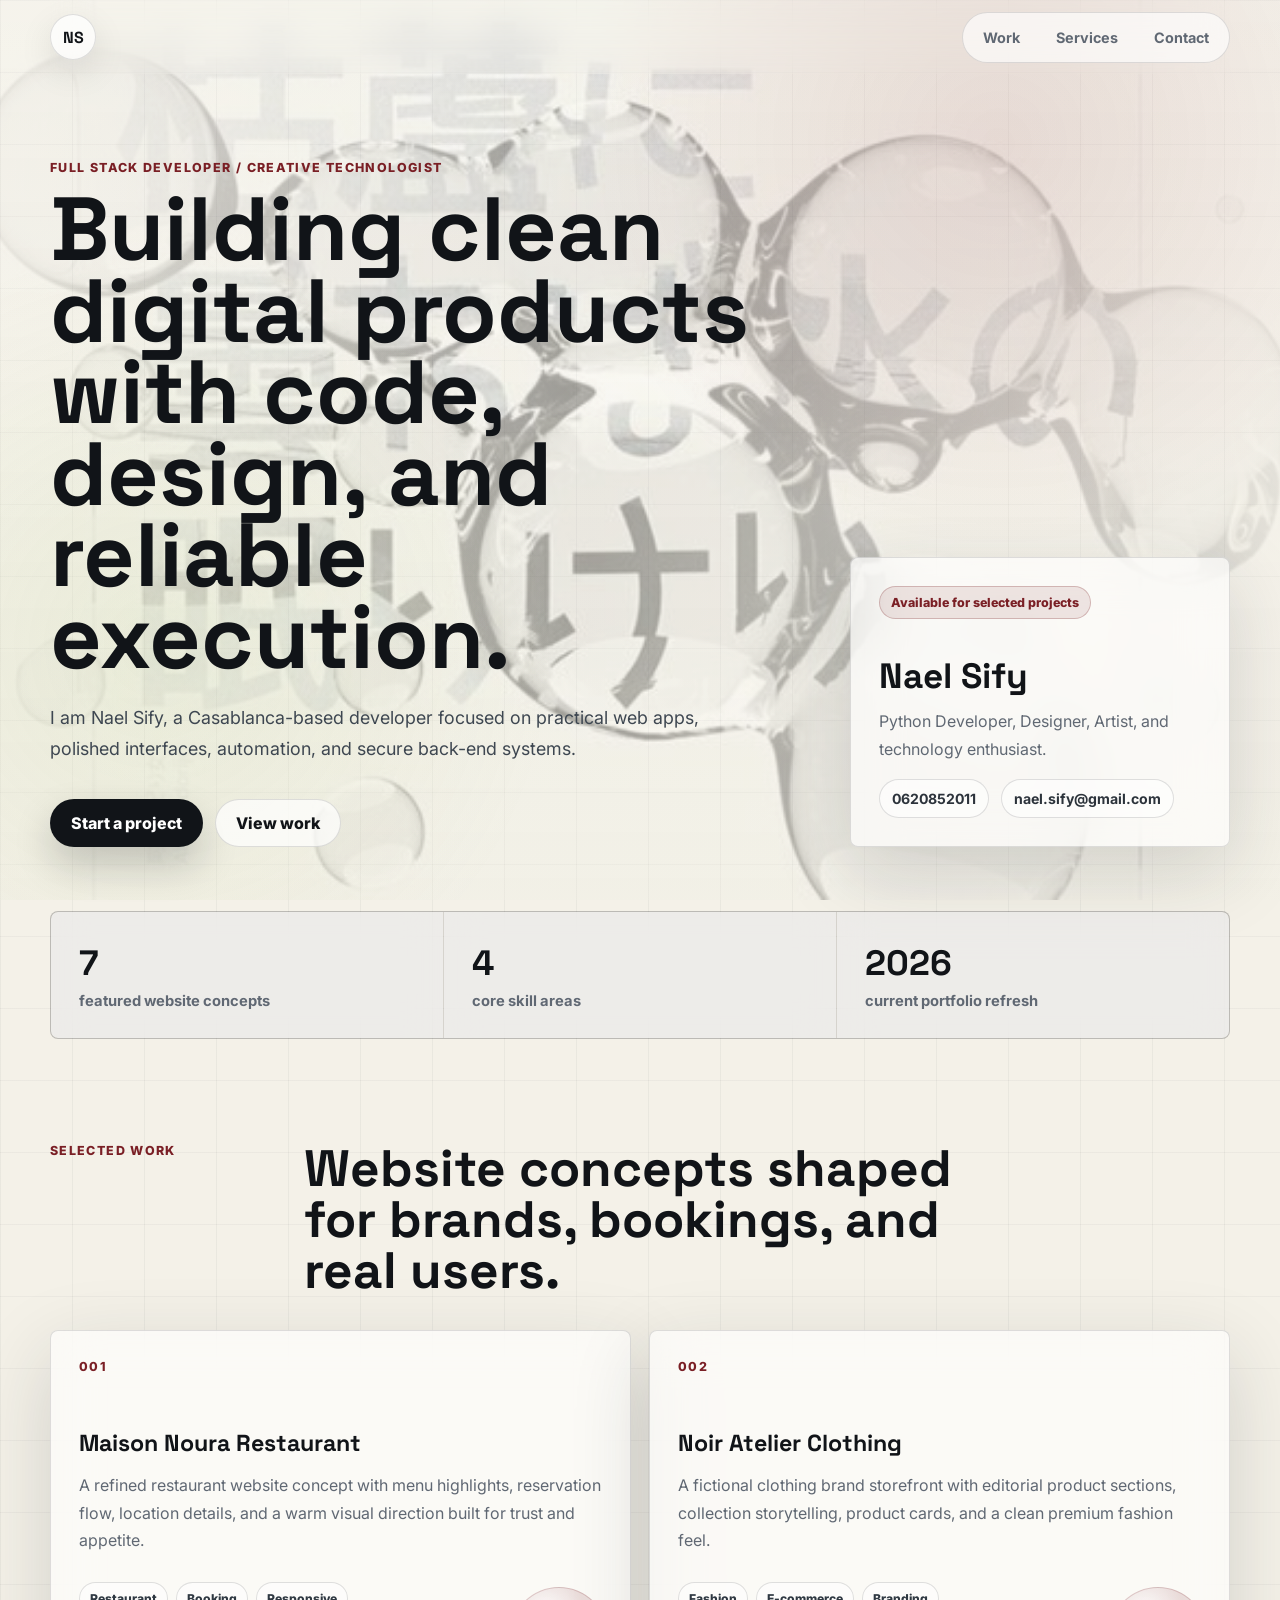
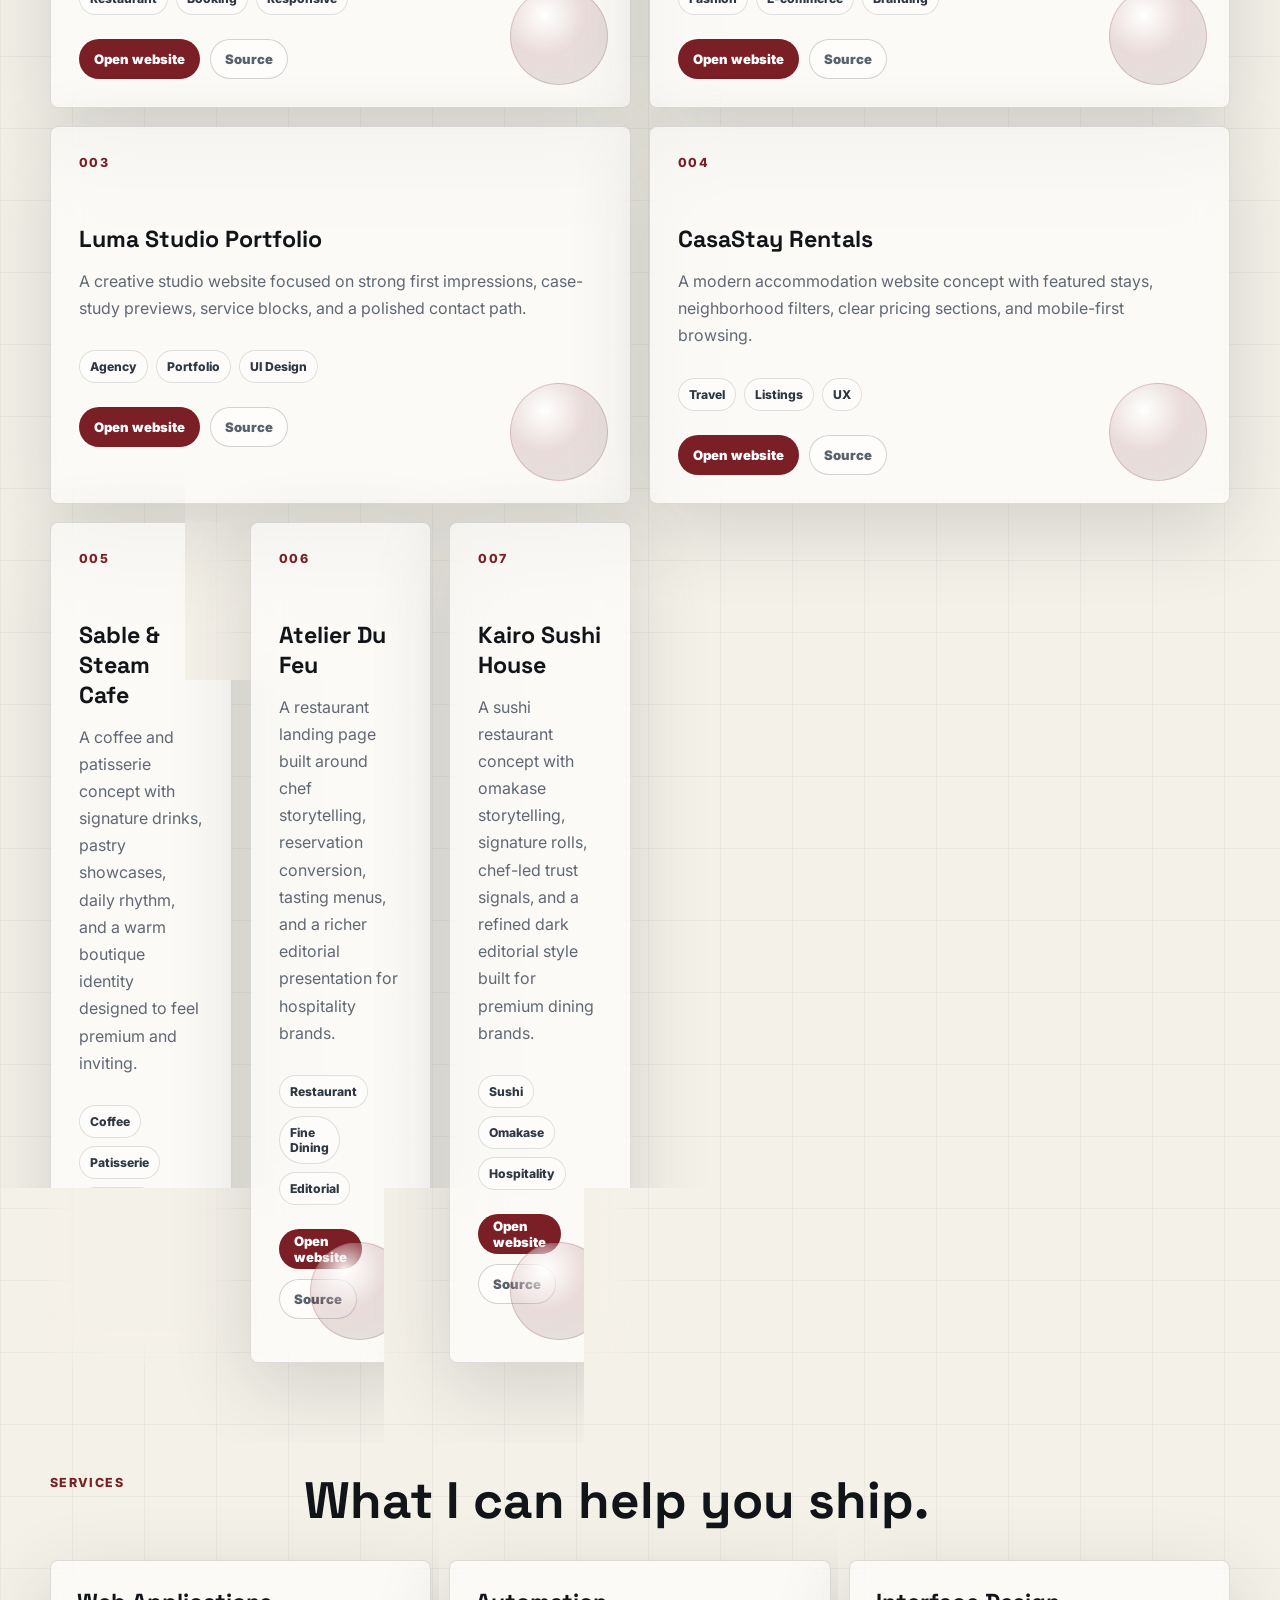
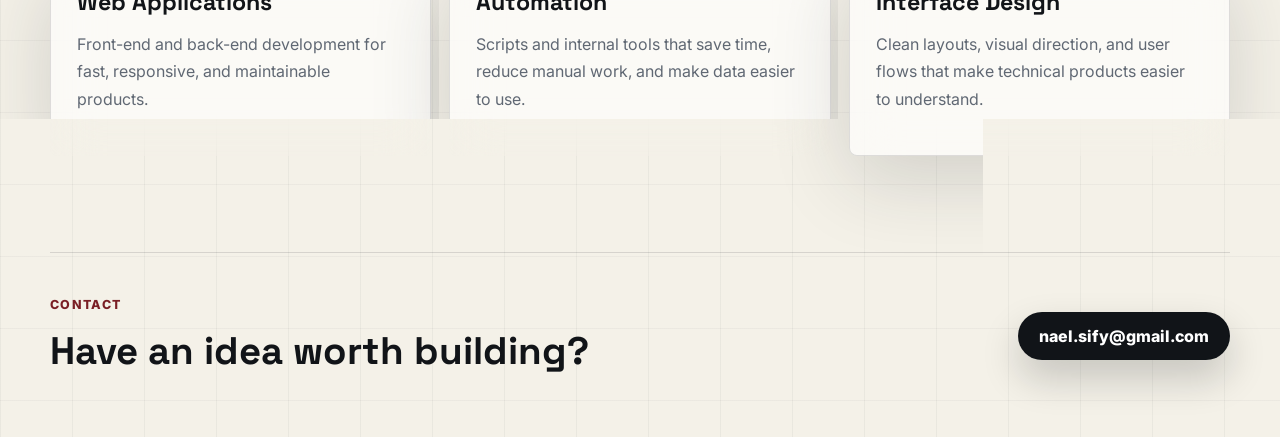
==== commit c332116c: "Deploy portfolio with sushi project" ====
--- a/index.html
+++ b/index.html
@@ -1,281 +1,249 @@
 <!DOCTYPE html>
-<html lang="fr">
+<html lang="en">
 <head>
     <meta charset="UTF-8">
-    <meta name="viewport"
-          content="width=device-width, initial-scale=1.0">
-    <title>Nael Sify // Portfolio</title>
-    <link rel="stylesheet"
-          href="static/style.css">
-    <link rel="preconnect"
-          href="https://fonts.googleapis.com">
-    <link rel="preconnect"
-          href="https://fonts.gstatic.com"
-          crossorigin>
-    <link href="https://fonts.googleapis.com/css2?family=Space+Grotesk:wght@400;500;700&family=Cormorant+Garamond:wght@600;700&display=swap"
-          rel="stylesheet">
+    <meta name="viewport" content="width=device-width, initial-scale=1.0">
+    <title>Nael Sify | Full Stack Developer</title>
+    <link rel="stylesheet" href="static/style.css">
+    <link rel="preconnect" href="https://fonts.googleapis.com">
+    <link rel="preconnect" href="https://fonts.gstatic.com" crossorigin>
+    <link href="https://fonts.googleapis.com/css2?family=Inter:wght@400;500;600;700;800&family=Space+Grotesk:wght@500;600;700&display=swap" rel="stylesheet">
 </head>
 <body>
-    <div class="scanline"></div>
-
-    <div class="cyber-ui-container">
-        <main class="portfolio-shell">
-            <section class="top-hud">
+    <div class="page-shell">
+        <header class="site-header">
+            <a class="brand" href="#top" aria-label="Nael Sify home">NS</a>
+            <nav class="site-nav" aria-label="Primary navigation">
+                <a href="#work">Work</a>
+                <a href="#services">Services</a>
+                <a href="#contact">Contact</a>
+            </nav>
+        </header>
+
+        <main id="top">
+            <section class="hero-section">
+                <div class="hero-copy">
+                    <p class="eyebrow">Full Stack Developer / Creative Technologist</p>
+                    <h1>Building clean digital products with code, design, and reliable execution.</h1>
+                    <p class="hero-text">
+                        I am Nael Sify, a Casablanca-based developer focused on practical web apps,
+                        polished interfaces, automation, and secure back-end systems.
+                    </p>
+                    <div class="hero-actions">
+                        <a class="button primary" href="#contact">Start a project</a>
+                        <a class="button secondary" href="#work">View work</a>
+                    </div>
+                </div>
+
+                <aside class="profile-panel" aria-label="Profile summary">
+                    <p class="panel-label">Available for selected projects</p>
+                    <h2>Nael Sify</h2>
+                    <p>Python Developer, Designer, Artist, and technology enthusiast.</p>
+                    <div class="profile-links">
+                        <a href="tel:+212620852011">0620852011</a>
+                        <a href="mailto:nael.sify@gmail.com">nael.sify@gmail.com</a>
+                    </div>
+                </aside>
+            </section>
+
+            <section class="metrics-strip" aria-label="Highlights">
+                
                 <div>
-                    <p class="tech-stack">NAEL_SIFY_PORTFOLIO_v2</p>
-                    <h1 class="hero-title">Nael Sify</h1>
-                    <p class="hero-copy">
-                        Full stack developer building polished brand websites, creative interfaces,
-                        and practical products with a strong visual point of view.
-                    </p>
-                </div>
-
-                <div class="status-panel">
-                    <p>
-                        SYSTEM STATUS :
-                        <span class="online blink">ONLINE</span>
-                    </p>
-                    <p class="tech-stack">FULL STACK / UI DESIGN / CREATIVE DEV</p>
-                    <a class="contact-link"
-                       href="mailto:nael.sify@gmail.com">nael.sify@gmail.com</a>
-                </div>
-            </section>
-
-            <section class="metrics-strip"
-                     aria-label="Portfolio highlights">
-                
-                <div class="metric-card">
-                    <strong>6</strong>
+                    <strong>7</strong>
                     <span>featured website concepts</span>
                 </div>
                 
-                <div class="metric-card">
+                <div>
                     <strong>4</strong>
                     <span>core skill areas</span>
                 </div>
                 
-                <div class="metric-card">
+                <div>
                     <strong>2026</strong>
                     <span>current portfolio refresh</span>
                 </div>
                 
             </section>
 
-            <section class="section-heading">
-                <div>
-                    <p class="tech-stack">SELECTED WORK</p>
-                    <h2>Hospitality, lifestyle, and premium brand concepts.</h2>
-                </div>
-                <p class="section-copy">
-                    Two new concepts are now included: a coffee and patisserie website plus a new restaurant experience,
-                    alongside the rest of the portfolio collection.
-                </p>
-            </section>
-
-            <section class="asymmetrical-grid">
-                
-                <article class="glass-card project-001">
-                    <div class="corner-accents"></div>
-                    <span class="serial-no">#001</span>
-                    <h3>Maison Noura Restaurant</h3>
-
-                    <div class="tag-row">
-                        
-                        <span>Restaurant</span>
-                        
-                        <span>Booking</span>
-                        
-                        <span>Responsive</span>
-                        
-                    </div>
-
-                    <p class="description">A refined restaurant website concept with menu highlights, reservation flow, location details, and a warm visual direction built for trust and appetite.</p>
-
-                    <div class="project-actions">
-                        <a href="https://godofcode1.github.io/maison-noura-restaurant/"
-                           target="_blank"
-                           rel="noopener noreferrer">Live site</a>
-                        <a href="https://github.com/godofcode1/maison-noura-restaurant"
-                           target="_blank"
-                           rel="noopener noreferrer">GitHub</a>
-                    </div>
-                </article>
-                
-                <article class="glass-card project-002">
-                    <div class="corner-accents"></div>
-                    <span class="serial-no">#002</span>
-                    <h3>Noir Atelier Clothing</h3>
-
-                    <div class="tag-row">
-                        
-                        <span>Fashion</span>
-                        
-                        <span>E-commerce</span>
-                        
-                        <span>Branding</span>
-                        
-                    </div>
-
-                    <p class="description">A fictional clothing brand storefront with editorial product sections, collection storytelling, product cards, and a clean premium fashion feel.</p>
-
-                    <div class="project-actions">
-                        <a href="https://godofcode1.github.io/noir-atelier-clothing/"
-                           target="_blank"
-                           rel="noopener noreferrer">Live site</a>
-                        <a href="https://github.com/godofcode1/noir-atelier-clothing"
-                           target="_blank"
-                           rel="noopener noreferrer">GitHub</a>
-                    </div>
-                </article>
-                
-                <article class="glass-card project-003">
-                    <div class="corner-accents"></div>
-                    <span class="serial-no">#003</span>
-                    <h3>Luma Studio Portfolio</h3>
-
-                    <div class="tag-row">
-                        
-                        <span>Agency</span>
-                        
-                        <span>Portfolio</span>
-                        
-                        <span>UI Design</span>
-                        
-                    </div>
-
-                    <p class="description">A creative studio website focused on strong first impressions, case-study previews, service blocks, and a polished contact path.</p>
-
-                    <div class="project-actions">
-                        <a href="https://godofcode1.github.io/luma-studio-portfolio/"
-                           target="_blank"
-                           rel="noopener noreferrer">Live site</a>
-                        <a href="https://github.com/godofcode1/luma-studio-portfolio"
-                           target="_blank"
-                           rel="noopener noreferrer">GitHub</a>
-                    </div>
-                </article>
-                
-                <article class="glass-card project-004">
-                    <div class="corner-accents"></div>
-                    <span class="serial-no">#004</span>
-                    <h3>CasaStay Rentals</h3>
-
-                    <div class="tag-row">
-                        
-                        <span>Travel</span>
-                        
-                        <span>Listings</span>
-                        
-                        <span>UX</span>
-                        
-                    </div>
-
-                    <p class="description">A modern accommodation website concept with featured stays, neighborhood filters, clear pricing sections, and mobile-first browsing.</p>
-
-                    <div class="project-actions">
-                        <a href="https://godofcode1.github.io/casastay-rentals/"
-                           target="_blank"
-                           rel="noopener noreferrer">Live site</a>
-                        <a href="https://github.com/godofcode1/casastay-rentals"
-                           target="_blank"
-                           rel="noopener noreferrer">GitHub</a>
-                    </div>
-                </article>
-                
-                <article class="glass-card project-005">
-                    <div class="corner-accents"></div>
-                    <span class="serial-no">#005</span>
-                    <h3>Sable &amp; Steam Cafe</h3>
-
-                    <div class="tag-row">
-                        
-                        <span>Coffee</span>
-                        
-                        <span>Patisserie</span>
-                        
-                        <span>Branding</span>
-                        
-                    </div>
-
-                    <p class="description">A coffee and patisserie concept with signature drinks, pastry showcases, daily rhythm, and a warm boutique identity designed to feel premium and inviting.</p>
-
-                    <div class="project-actions">
-                        <a href="https://godofcode1.github.io/sable-and-steam-cafe/"
-                           target="_blank"
-                           rel="noopener noreferrer">Live site</a>
-                        <a href="https://github.com/godofcode1/sable-and-steam-cafe"
-                           target="_blank"
-                           rel="noopener noreferrer">GitHub</a>
-                    </div>
-                </article>
-                
-                <article class="glass-card project-006">
-                    <div class="corner-accents"></div>
-                    <span class="serial-no">#006</span>
-                    <h3>Atelier Du Feu</h3>
-
-                    <div class="tag-row">
-                        
-                        <span>Restaurant</span>
-                        
-                        <span>Fine Dining</span>
-                        
-                        <span>Editorial</span>
-                        
-                    </div>
-
-                    <p class="description">A restaurant landing page built around chef storytelling, reservation conversion, tasting menus, and a richer editorial presentation for hospitality brands.</p>
-
-                    <div class="project-actions">
-                        <a href="https://godofcode1.github.io/atelier-du-feu/"
-                           target="_blank"
-                           rel="noopener noreferrer">Live site</a>
-                        <a href="https://github.com/godofcode1/atelier-du-feu"
-                           target="_blank"
-                           rel="noopener noreferrer">GitHub</a>
-                    </div>
-                </article>
-                
-            </section>
-
-            <section class="services-block">
+            <section class="section-block" id="work">
                 <div class="section-heading">
-                    <div>
-                        <p class="tech-stack">SERVICES</p>
-                        <h2>What I build for clients and brands.</h2>
-                    </div>
+                    <p class="eyebrow">Selected Work</p>
+                    <h2>Website concepts shaped for brands, bookings, and real users.</h2>
+                </div>
+
+                <div class="project-grid">
+                    
+                    <article class="project-card">
+                        <span class="project-index">001</span>
+                        <h3>Maison Noura Restaurant</h3>
+                        <p class="project-desc">A refined restaurant website concept with menu highlights, reservation flow, location details, and a warm visual direction built for trust and appetite.</p>
+                        <div class="tag-row">
+                            
+                            <span>Restaurant</span>
+                            
+                            <span>Booking</span>
+                            
+                            <span>Responsive</span>
+                            
+                        </div>
+                        <div class="project-actions">
+                            <a href="https://godofcode1.github.io/maison-noura-restaurant/" target="_blank" rel="noopener noreferrer">Open website</a>
+                            <a href="https://github.com/godofcode1/maison-noura-restaurant" target="_blank" rel="noopener noreferrer">Source</a>
+                        </div>
+                    </article>
+                    
+                    <article class="project-card">
+                        <span class="project-index">002</span>
+                        <h3>Noir Atelier Clothing</h3>
+                        <p class="project-desc">A fictional clothing brand storefront with editorial product sections, collection storytelling, product cards, and a clean premium fashion feel.</p>
+                        <div class="tag-row">
+                            
+                            <span>Fashion</span>
+                            
+                            <span>E-commerce</span>
+                            
+                            <span>Branding</span>
+                            
+                        </div>
+                        <div class="project-actions">
+                            <a href="https://godofcode1.github.io/noir-atelier-clothing/" target="_blank" rel="noopener noreferrer">Open website</a>
+                            <a href="https://github.com/godofcode1/noir-atelier-clothing" target="_blank" rel="noopener noreferrer">Source</a>
+                        </div>
+                    </article>
+                    
+                    <article class="project-card">
+                        <span class="project-index">003</span>
+                        <h3>Luma Studio Portfolio</h3>
+                        <p class="project-desc">A creative studio website focused on strong first impressions, case-study previews, service blocks, and a polished contact path.</p>
+                        <div class="tag-row">
+                            
+                            <span>Agency</span>
+                            
+                            <span>Portfolio</span>
+                            
+                            <span>UI Design</span>
+                            
+                        </div>
+                        <div class="project-actions">
+                            <a href="https://godofcode1.github.io/luma-studio-portfolio/" target="_blank" rel="noopener noreferrer">Open website</a>
+                            <a href="https://github.com/godofcode1/luma-studio-portfolio" target="_blank" rel="noopener noreferrer">Source</a>
+                        </div>
+                    </article>
+                    
+                    <article class="project-card">
+                        <span class="project-index">004</span>
+                        <h3>CasaStay Rentals</h3>
+                        <p class="project-desc">A modern accommodation website concept with featured stays, neighborhood filters, clear pricing sections, and mobile-first browsing.</p>
+                        <div class="tag-row">
+                            
+                            <span>Travel</span>
+                            
+                            <span>Listings</span>
+                            
+                            <span>UX</span>
+                            
+                        </div>
+                        <div class="project-actions">
+                            <a href="https://godofcode1.github.io/casastay-rentals/" target="_blank" rel="noopener noreferrer">Open website</a>
+                            <a href="https://github.com/godofcode1/casastay-rentals" target="_blank" rel="noopener noreferrer">Source</a>
+                        </div>
+                    </article>
+                    
+                    <article class="project-card">
+                        <span class="project-index">005</span>
+                        <h3>Sable &amp; Steam Cafe</h3>
+                        <p class="project-desc">A coffee and patisserie concept with signature drinks, pastry showcases, daily rhythm, and a warm boutique identity designed to feel premium and inviting.</p>
+                        <div class="tag-row">
+                            
+                            <span>Coffee</span>
+                            
+                            <span>Patisserie</span>
+                            
+                            <span>Branding</span>
+                            
+                        </div>
+                        <div class="project-actions">
+                            <a href="https://godofcode1.github.io/sable-and-steam-cafe/" target="_blank" rel="noopener noreferrer">Open website</a>
+                            <a href="https://github.com/godofcode1/sable-and-steam-cafe" target="_blank" rel="noopener noreferrer">Source</a>
+                        </div>
+                    </article>
+                    
+                    <article class="project-card">
+                        <span class="project-index">006</span>
+                        <h3>Atelier Du Feu</h3>
+                        <p class="project-desc">A restaurant landing page built around chef storytelling, reservation conversion, tasting menus, and a richer editorial presentation for hospitality brands.</p>
+                        <div class="tag-row">
+                            
+                            <span>Restaurant</span>
+                            
+                            <span>Fine Dining</span>
+                            
+                            <span>Editorial</span>
+                            
+                        </div>
+                        <div class="project-actions">
+                            <a href="https://godofcode1.github.io/atelier-du-feu/" target="_blank" rel="noopener noreferrer">Open website</a>
+                            <a href="https://github.com/godofcode1/atelier-du-feu" target="_blank" rel="noopener noreferrer">Source</a>
+                        </div>
+                    </article>
+                    
+                    <article class="project-card">
+                        <span class="project-index">007</span>
+                        <h3>Kairo Sushi House</h3>
+                        <p class="project-desc">A sushi restaurant concept with omakase storytelling, signature rolls, chef-led trust signals, and a refined dark editorial style built for premium dining brands.</p>
+                        <div class="tag-row">
+                            
+                            <span>Sushi</span>
+                            
+                            <span>Omakase</span>
+                            
+                            <span>Hospitality</span>
+                            
+                        </div>
+                        <div class="project-actions">
+                            <a href="https://godofcode1.github.io/kairo-sushi-house/" target="_blank" rel="noopener noreferrer">Open website</a>
+                            <a href="https://github.com/godofcode1/kairo-sushi-house" target="_blank" rel="noopener noreferrer">Source</a>
+                        </div>
+                    </article>
+                    
+                </div>
+            </section>
+
+            <section class="section-block services-block" id="services">
+                <div class="section-heading">
+                    <p class="eyebrow">Services</p>
+                    <h2>What I can help you ship.</h2>
                 </div>
 
                 <div class="service-grid">
                     
-                    <article class="service-card">
+                    <article class="service-item">
                         <h3>Web Applications</h3>
                         <p>Front-end and back-end development for fast, responsive, and maintainable products.</p>
                     </article>
                     
-                    <article class="service-card">
+                    <article class="service-item">
                         <h3>Automation</h3>
                         <p>Scripts and internal tools that save time, reduce manual work, and make data easier to use.</p>
                     </article>
                     
-                    <article class="service-card">
+                    <article class="service-item">
                         <h3>Interface Design</h3>
                         <p>Clean layouts, visual direction, and user flows that make technical products easier to understand.</p>
                     </article>
                     
                 </div>
             </section>
-
-            <section class="bottom-hud">
-                <div>
-                    <p class="tech-stack">AVAILABLE FOR FREELANCE & CREATIVE PROJECTS</p>
-                    <h2>Need a branded website, landing page, or web app?</h2>
-                </div>
-
-                <a class="contact-trigger"
-                   href="mailto:nael.sify@gmail.com">CONTACT</a>
-            </section>
         </main>
+
+        <footer class="footer" id="contact">
+            <div>
+                <p class="eyebrow">Contact</p>
+                <h2>Have an idea worth building?</h2>
+            </div>
+            <a class="button primary" href="mailto:nael.sify@gmail.com">nael.sify@gmail.com</a>
+        </footer>
     </div>
+
 </body>
 </html>
--- a/static/style.css
+++ b/static/style.css
@@ -1,15 +1,15 @@
 :root {
-    --bg-deep: #050816;
-    --bg-mid: #0d1428;
-    --panel: rgba(9, 15, 31, 0.66);
-    --panel-strong: rgba(14, 22, 43, 0.9);
-    --line: rgba(145, 184, 255, 0.18);
-    --line-strong: rgba(145, 184, 255, 0.34);
-    --text-main: #eaf1ff;
-    --text-soft: #8da0c2;
-    --accent: #7dd3fc;
-    --accent-warm: #f0ab79;
-    --glow: 0 24px 80px rgba(3, 8, 20, 0.45);
+    --ink: #111418;
+    --muted: #606873;
+    --paper: #f4f1e8;
+    --paper-soft: #fbfaf4;
+    --line: rgba(17, 20, 24, 0.13);
+    --panel: rgba(255, 255, 255, 0.62);
+    --accent: #7a1f25;
+    --accent-soft: rgba(122, 31, 37, 0.1);
+    --cool-gray: #59616a;
+    --green: #a6c36f;
+    --shadow: 0 24px 80px rgba(28, 35, 42, 0.16);
 }
 
 * {
@@ -20,16 +20,17 @@
     scroll-behavior: smooth;
 }
 
-body,
-html {
+body {
     margin: 0;
-    min-height: 100%;
-    font-family: "Space Grotesk", "Segoe UI", sans-serif;
+    font-family: "Inter", Arial, sans-serif;
+    color: var(--ink);
     background:
-        radial-gradient(circle at top left, rgba(125, 211, 252, 0.11), transparent 28%),
-        radial-gradient(circle at 85% 20%, rgba(240, 171, 121, 0.12), transparent 24%),
-        linear-gradient(160deg, var(--bg-deep), var(--bg-mid) 55%, #060913 100%);
-    color: var(--text-main);
+        linear-gradient(90deg, rgba(17, 20, 24, 0.045) 1px, transparent 1px),
+        linear-gradient(180deg, rgba(17, 20, 24, 0.035) 1px, transparent 1px),
+        linear-gradient(90deg, rgba(244, 241, 232, 0.9), rgba(244, 241, 232, 0.52) 46%, rgba(244, 241, 232, 0.9)),
+        url("images/blackorbs.jpg") center top / cover fixed,
+        var(--paper);
+    background-size: 72px 72px, 72px 72px, auto, cover, auto;
     overflow-x: hidden;
 }
 
@@ -38,293 +39,367 @@
     text-decoration: none;
 }
 
-.cyber-ui-container {
+.page-shell {
     position: relative;
     min-height: 100vh;
-    padding: 32px 20px 56px;
-}
-
-.cyber-ui-container::before,
-.cyber-ui-container::after {
+    overflow: hidden;
+}
+
+.page-shell::before {
     content: "";
     position: fixed;
     inset: 0;
+    z-index: -3;
+    background:
+        radial-gradient(circle at 78% 16%, rgba(122, 31, 37, 0.12), transparent 34%),
+        radial-gradient(circle at 12% 72%, rgba(166, 195, 111, 0.14), transparent 31%),
+        linear-gradient(180deg, rgba(255, 255, 255, 0.2), rgba(244, 241, 232, 0.28));
     pointer-events: none;
 }
 
-.cyber-ui-container::before {
-    background:
-        linear-gradient(rgba(125, 211, 252, 0.04) 1px, transparent 1px),
-        linear-gradient(90deg, rgba(125, 211, 252, 0.04) 1px, transparent 1px);
-    background-size: 44px 44px;
-    mask-image: linear-gradient(180deg, rgba(0, 0, 0, 0.9), transparent);
-}
-
-.cyber-ui-container::after {
-    background:
-        radial-gradient(circle at 22% 18%, rgba(125, 211, 252, 0.12), transparent 16%),
-        radial-gradient(circle at 78% 70%, rgba(240, 171, 121, 0.1), transparent 18%);
-    z-index: 0;
-}
-
-.portfolio-shell {
-    position: relative;
-    z-index: 1;
-    width: min(1200px, 100%);
+.site-header {
+    position: sticky;
+    top: 0;
+    z-index: 20;
+    display: flex;
+    align-items: center;
+    justify-content: space-between;
+    width: min(1180px, calc(100% - 40px));
+    min-height: 74px;
     margin: 0 auto;
-}
-
-.scanline {
-    width: 100%;
-    height: 120px;
-    z-index: 10;
-    background: linear-gradient(0deg, rgba(0, 0, 0, 0), rgba(125, 211, 252, 0.08), rgba(0, 0, 0, 0));
-    opacity: 0.18;
-    position: fixed;
-    bottom: 100%;
-    animation: scan 11s linear infinite;
-    pointer-events: none;
-}
-
-@keyframes scan {
-    from {
-        bottom: 100%;
-    }
-    to {
-        bottom: -120px;
-    }
-}
-
-.top-hud,
-.bottom-hud,
-.metric-card,
-.glass-card,
-.service-card {
-    border: 1px solid var(--line);
+    backdrop-filter: blur(18px);
+}
+
+.brand {
+    display: grid;
+    place-items: center;
+    width: 46px;
+    height: 46px;
+    border: 1px solid var(--line);
+    border-radius: 50%;
+    background: rgba(255, 255, 255, 0.72);
+    font-family: "Space Grotesk", sans-serif;
+    font-weight: 700;
+    box-shadow: 0 12px 34px rgba(17, 20, 24, 0.1);
+}
+
+.site-nav {
+    display: flex;
+    align-items: center;
+    gap: 8px;
+    padding: 6px;
+    border: 1px solid var(--line);
+    border-radius: 999px;
+    background: rgba(255, 255, 255, 0.64);
+}
+
+.site-nav a {
+    padding: 10px 14px;
+    border-radius: 999px;
+    color: var(--muted);
+    font-size: 0.9rem;
+    font-weight: 700;
+}
+
+.site-nav a:hover {
+    color: var(--ink);
+    background: var(--paper-soft);
+}
+
+main,
+.footer {
+    width: min(1180px, calc(100% - 40px));
+    margin: 0 auto;
+}
+
+.hero-section {
+    display: grid;
+    grid-template-columns: minmax(0, 1.1fr) 380px;
+    gap: 54px;
+    align-items: end;
+    min-height: calc(100vh - 74px);
+    padding: 86px 0 64px;
+}
+
+.hero-copy {
+    max-width: 760px;
+}
+
+.eyebrow {
+    margin: 0 0 14px;
+    color: var(--accent);
+    font-size: 0.78rem;
+    font-weight: 800;
+    letter-spacing: 0.11em;
+    text-transform: uppercase;
+}
+
+h1,
+h2,
+h3,
+p {
+    margin-top: 0;
+}
+
+h1,
+h2,
+h3 {
+    font-family: "Space Grotesk", "Inter", sans-serif;
+    letter-spacing: 0;
+}
+
+h1 {
+    max-width: 860px;
+    margin-bottom: 24px;
+    font-size: clamp(3.2rem, 7vw, 7.2rem);
+    line-height: 0.91;
+    font-weight: 700;
+}
+
+.hero-text {
+    max-width: 650px;
+    margin-bottom: 34px;
+    color: #3e4751;
+    font-size: 1.12rem;
+    line-height: 1.75;
+}
+
+.hero-actions,
+.profile-links {
+    display: flex;
+    flex-wrap: wrap;
+    gap: 12px;
+}
+
+.button {
+    display: inline-flex;
+    align-items: center;
+    justify-content: center;
+    min-height: 48px;
+    padding: 0 20px;
+    border: 1px solid var(--line);
+    border-radius: 999px;
+    font-weight: 800;
+    transition: transform 180ms ease, box-shadow 180ms ease, background 180ms ease;
+}
+
+.button:hover {
+    transform: translateY(-2px);
+}
+
+.button.primary {
+    color: #ffffff;
+    border-color: rgba(17, 20, 24, 0.92);
+    background: #111418;
+    box-shadow: 0 18px 38px rgba(17, 20, 24, 0.2);
+}
+
+.button.secondary {
+    background: rgba(255, 255, 255, 0.7);
+}
+
+.profile-panel,
+.project-card,
+.service-item {
+    border: 1px solid var(--line);
+    border-radius: 8px;
     background: var(--panel);
-    box-shadow: var(--glow);
-    backdrop-filter: blur(18px);
-}
-
-.top-hud,
-.bottom-hud {
-    display: grid;
-    grid-template-columns: minmax(0, 1fr) 300px;
-    gap: 28px;
+    box-shadow: var(--shadow);
+    backdrop-filter: blur(24px);
+}
+
+.profile-panel {
     padding: 28px;
-    clip-path: polygon(0 0, calc(100% - 22px) 0, 100% 22px, 100% 100%, 22px 100%, 0 calc(100% - 22px));
-}
-
-.top-hud {
-    align-items: start;
-}
-
-.hero-title,
-.section-heading h2,
-.bottom-hud h2 {
-    margin: 0;
-    font-family: "Cormorant Garamond", serif;
+}
+
+.panel-label {
+    width: max-content;
+    max-width: 100%;
+    margin-bottom: 34px;
+    padding: 8px 11px;
+    border: 1px solid rgba(122, 31, 37, 0.24);
+    border-radius: 999px;
+    color: var(--accent);
+    background: var(--accent-soft);
+    font-size: 0.78rem;
+    font-weight: 800;
+}
+
+.profile-panel h2 {
+    margin-bottom: 10px;
+    font-size: 2.2rem;
+}
+
+.profile-panel p:not(.panel-label) {
+    color: var(--muted);
+    line-height: 1.7;
+}
+
+.profile-links a {
+    padding: 10px 12px;
+    border: 1px solid var(--line);
+    border-radius: 999px;
+    background: rgba(255, 255, 255, 0.52);
+    color: #2c333b;
+    font-size: 0.88rem;
     font-weight: 700;
-    letter-spacing: -0.03em;
-}
-
-.hero-title {
-    font-size: clamp(3.2rem, 8vw, 6.8rem);
-    line-height: 0.88;
-}
-
-.hero-copy,
-.section-copy,
-.description,
-.service-card p {
-    margin: 0;
-    color: var(--text-soft);
-    line-height: 1.75;
-}
-
-.hero-copy {
-    max-width: 720px;
-    margin-top: 18px;
-    font-size: 1.03rem;
-}
-
-.status-panel {
-    display: grid;
-    gap: 14px;
-    justify-items: start;
-}
-
-.status-panel p {
-    margin: 0;
-}
-
-.tech-stack {
-    margin: 0;
-    color: var(--accent);
-    font-size: 0.76rem;
-    font-weight: 700;
-    letter-spacing: 0.18em;
-    text-transform: uppercase;
-}
-
-.contact-link {
-    padding: 10px 14px;
-    border: 1px solid var(--line);
-    border-radius: 999px;
-    color: var(--text-main);
 }
 
 .metrics-strip {
     display: grid;
     grid-template-columns: repeat(3, 1fr);
-    gap: 18px;
-    margin: 22px 0 34px;
-}
-
-.metric-card {
-    padding: 24px;
-}
-
-.metric-card strong {
+    gap: 1px;
+    margin: 0 0 104px;
+    overflow: hidden;
+    border: 1px solid var(--line);
+    border-radius: 8px;
+    background: var(--line);
+}
+
+.metrics-strip div {
+    padding: 28px;
+    background: rgba(255, 255, 255, 0.56);
+    backdrop-filter: blur(18px);
+}
+
+.metrics-strip strong {
     display: block;
-    margin-bottom: 8px;
-    font-size: clamp(1.8rem, 4vw, 2.8rem);
-}
-
-.metric-card span {
-    color: var(--text-soft);
+    margin-bottom: 5px;
+    font-family: "Space Grotesk", sans-serif;
+    font-size: 2.2rem;
+}
+
+.metrics-strip span {
+    color: var(--muted);
+    font-size: 0.92rem;
+    font-weight: 700;
+}
+
+.section-block {
+    padding: 0 0 112px;
 }
 
 .section-heading {
     display: grid;
-    grid-template-columns: minmax(0, 1fr) 320px;
-    gap: 24px;
-    align-items: end;
-    margin-bottom: 24px;
-}
-
-.section-heading h2,
-.bottom-hud h2 {
-    font-size: clamp(2rem, 4vw, 3.6rem);
-    line-height: 0.95;
-}
-
-.asymmetrical-grid {
+    grid-template-columns: 220px minmax(0, 720px);
+    gap: 34px;
+    align-items: start;
+    margin-bottom: 34px;
+}
+
+.section-heading h2 {
+    margin-bottom: 0;
+    font-size: clamp(2rem, 4vw, 4rem);
+    line-height: 1;
+}
+
+.project-grid {
     display: grid;
-    grid-template-columns: repeat(12, 1fr);
+    grid-template-columns: repeat(6, 1fr);
     gap: 18px;
 }
 
-.glass-card {
+.project-card {
     position: relative;
-    display: flex;
-    flex-direction: column;
-    gap: 18px;
-    min-height: 290px;
-    padding: 24px;
-    clip-path: polygon(0 0, calc(100% - 20px) 0, 100% 20px, 100% 100%, 0 100%);
-    transition: transform 180ms ease, border-color 180ms ease, box-shadow 180ms ease;
-}
-
-.glass-card:hover,
-.service-card:hover,
-.contact-link:hover,
-.project-actions a:hover,
-.contact-trigger:hover {
-    transform: translateY(-2px);
-    border-color: var(--line-strong);
-}
-
-.corner-accents {
+    min-height: 310px;
+    padding: 28px;
+    overflow: hidden;
+}
+
+.project-card:nth-child(1),
+.project-card:nth-child(4) {
+    grid-column: span 3;
+}
+
+.project-card:nth-child(2),
+.project-card:nth-child(3) {
+    grid-column: span 3;
+}
+
+.project-card::before {
+    content: "";
     position: absolute;
-    top: 10px;
-    right: 10px;
-    width: 26px;
-    height: 26px;
-    border-top: 2px solid var(--accent);
-    border-right: 2px solid var(--accent);
-}
-
-.serial-no {
-    color: rgba(234, 241, 255, 0.5);
-    font-size: 0.72rem;
-    letter-spacing: 0.14em;
-}
-
-.glass-card h3,
-.service-card h3 {
-    margin: 0;
-    font-size: 1.35rem;
+    inset: auto 22px 22px auto;
+    width: 96px;
+    height: 96px;
+    border: 1px solid rgba(122, 31, 37, 0.18);
+    border-radius: 50%;
+    background: radial-gradient(circle at 35% 28%, rgba(255, 255, 255, 0.92), rgba(122, 31, 37, 0.14) 44%, rgba(17, 20, 24, 0.1) 100%);
+}
+
+.project-index {
+    display: block;
+    margin-bottom: 54px;
+    color: var(--accent);
+    font-size: 0.78rem;
+    font-weight: 800;
+    letter-spacing: 0.12em;
+}
+
+.project-card h3,
+.service-item h3 {
+    margin-bottom: 14px;
+    font-size: 1.45rem;
+}
+
+.project-desc,
+.service-item p {
+    color: var(--muted);
+    line-height: 1.7;
 }
 
 .tag-row {
     display: flex;
     flex-wrap: wrap;
     gap: 8px;
+    margin-top: 28px;
+    padding-right: 92px;
 }
 
 .tag-row span {
     padding: 8px 10px;
-    border: 1px solid rgba(125, 211, 252, 0.16);
-    border-radius: 999px;
-    color: var(--text-main);
-    background: rgba(125, 211, 252, 0.06);
-    font-size: 0.75rem;
+    border: 1px solid var(--line);
+    border-radius: 999px;
+    background: rgba(255, 255, 255, 0.48);
+    color: #2f3842;
+    font-size: 0.76rem;
+    font-weight: 800;
 }
 
 .project-actions {
     display: flex;
     flex-wrap: wrap;
     gap: 10px;
-    margin-top: auto;
-}
-
-.project-actions a,
-.contact-trigger {
+    margin-top: 24px;
+    padding-right: 92px;
+}
+
+.project-actions a {
     display: inline-flex;
     align-items: center;
     justify-content: center;
-    min-height: 44px;
-    padding: 0 16px;
-    border: 1px solid var(--line);
-    border-radius: 999px;
-    background: rgba(255, 255, 255, 0.02);
-    color: var(--text-main);
-    font: inherit;
-    transition: transform 180ms ease, border-color 180ms ease, background 180ms ease;
-}
-
-.project-actions a:first-child,
-.contact-trigger {
-    background: linear-gradient(135deg, rgba(125, 211, 252, 0.18), rgba(240, 171, 121, 0.16));
-}
-
-.project-001 {
-    grid-column: span 4;
-}
-
-.project-002 {
-    grid-column: span 4;
-}
-
-.project-003 {
-    grid-column: span 4;
-}
-
-.project-004 {
-    grid-column: span 5;
-}
-
-.project-005 {
-    grid-column: span 3;
-}
-
-.project-006 {
-    grid-column: span 4;
+    min-height: 40px;
+    padding: 0 14px;
+    border: 1px solid rgba(17, 20, 24, 0.18);
+    border-radius: 999px;
+    background: rgba(255, 255, 255, 0.58);
+    color: var(--cool-gray);
+    font-size: 0.82rem;
+    font-weight: 900;
+}
+
+.project-actions a:first-child {
+    color: #ffffff;
+    border-color: rgba(122, 31, 37, 0.9);
+    background: var(--accent);
+}
+
+.project-actions a:hover {
+    transform: translateY(-1px);
 }
 
 .services-block {
-    margin-top: 34px;
+    padding-bottom: 96px;
 }
 
 .service-grid {
@@ -333,68 +408,114 @@
     gap: 18px;
 }
 
-.service-card {
-    padding: 24px;
-    transition: transform 180ms ease, border-color 180ms ease;
-}
-
-.bottom-hud {
+.service-item {
+    padding: 26px;
+}
+
+.footer {
+    display: flex;
     align-items: center;
-    margin-top: 34px;
-}
-
-.blink {
-    animation: flash 1.5s infinite;
-}
-
-.online {
-    color: #89ff9b;
-}
-
-@keyframes flash {
-    50% {
-        opacity: 0.3;
-    }
-}
-
-@media (max-width: 960px) {
-    .top-hud,
-    .bottom-hud,
+    justify-content: space-between;
+    gap: 28px;
+    padding: 44px 0 62px;
+    border-top: 1px solid var(--line);
+}
+
+.footer h2 {
+    margin-bottom: 0;
+    font-size: clamp(1.7rem, 3vw, 3rem);
+}
+
+@media (max-width: 940px) {
+    .hero-section,
     .section-heading,
-    .service-grid,
-    .metrics-strip {
+    .footer {
         grid-template-columns: 1fr;
     }
 
-    .asymmetrical-grid {
-        grid-template-columns: repeat(2, 1fr);
-    }
-
-    .project-001,
-    .project-002,
-    .project-003,
-    .project-004,
-    .project-005,
-    .project-006 {
-        grid-column: span 1;
-    }
-}
-
-@media (max-width: 640px) {
-    .cyber-ui-container {
-        padding-inline: 14px;
-    }
-
-    .top-hud,
-    .bottom-hud,
-    .glass-card,
-    .service-card,
-    .metric-card {
-        padding: 20px;
-    }
-
-    .asymmetrical-grid {
+    .hero-section {
+        display: block;
+        min-height: auto;
+        padding-top: 64px;
+    }
+
+    .profile-panel {
+        margin-top: 42px;
+    }
+
+    .project-card:nth-child(n) {
+        grid-column: span 3;
+    }
+
+    .service-grid {
         grid-template-columns: 1fr;
+    }
+
+}
+
+@media (max-width: 680px) {
+    .site-header,
+    main,
+    .footer {
+        width: min(100% - 28px, 1180px);
+    }
+
+    .site-header {
+        min-height: 66px;
+    }
+
+    .site-nav {
+        gap: 2px;
+    }
+
+    .site-nav a {
+        padding: 9px 9px;
+        font-size: 0.8rem;
+    }
+
+    h1 {
+        font-size: clamp(2.75rem, 16vw, 4.2rem);
+    }
+
+    .hero-text {
+        font-size: 1rem;
+    }
+
+    .metrics-strip,
+    .project-grid {
+        grid-template-columns: 1fr;
+    }
+
+    .metrics-strip div,
+    .project-card:nth-child(n) {
+        grid-column: auto;
+    }
+
+    .project-card {
+        min-height: 280px;
+    }
+
+    .section-block {
+        padding-bottom: 82px;
+    }
+
+    .footer {
+        display: block;
+    }
+
+    .footer .button {
+        width: 100%;
+        margin-top: 24px;
+    }
+
+    body {
+        background:
+            linear-gradient(90deg, rgba(17, 20, 24, 0.035) 1px, transparent 1px),
+            linear-gradient(180deg, rgba(17, 20, 24, 0.03) 1px, transparent 1px),
+            linear-gradient(180deg, rgba(244, 241, 232, 0.88), rgba(244, 241, 232, 0.72)),
+            url("images/blackorbs.jpg") 58% top / auto 100vh fixed,
+            var(--paper);
+        background-size: 56px 56px, 56px 56px, auto, auto 100vh, auto;
     }
 }
 
@@ -403,8 +524,8 @@
     *::before,
     *::after {
         scroll-behavior: auto !important;
+        transition-duration: 0.01ms !important;
         animation-duration: 0.01ms !important;
         animation-iteration-count: 1 !important;
-        transition-duration: 0.01ms !important;
-    }
-}
+    }
+}
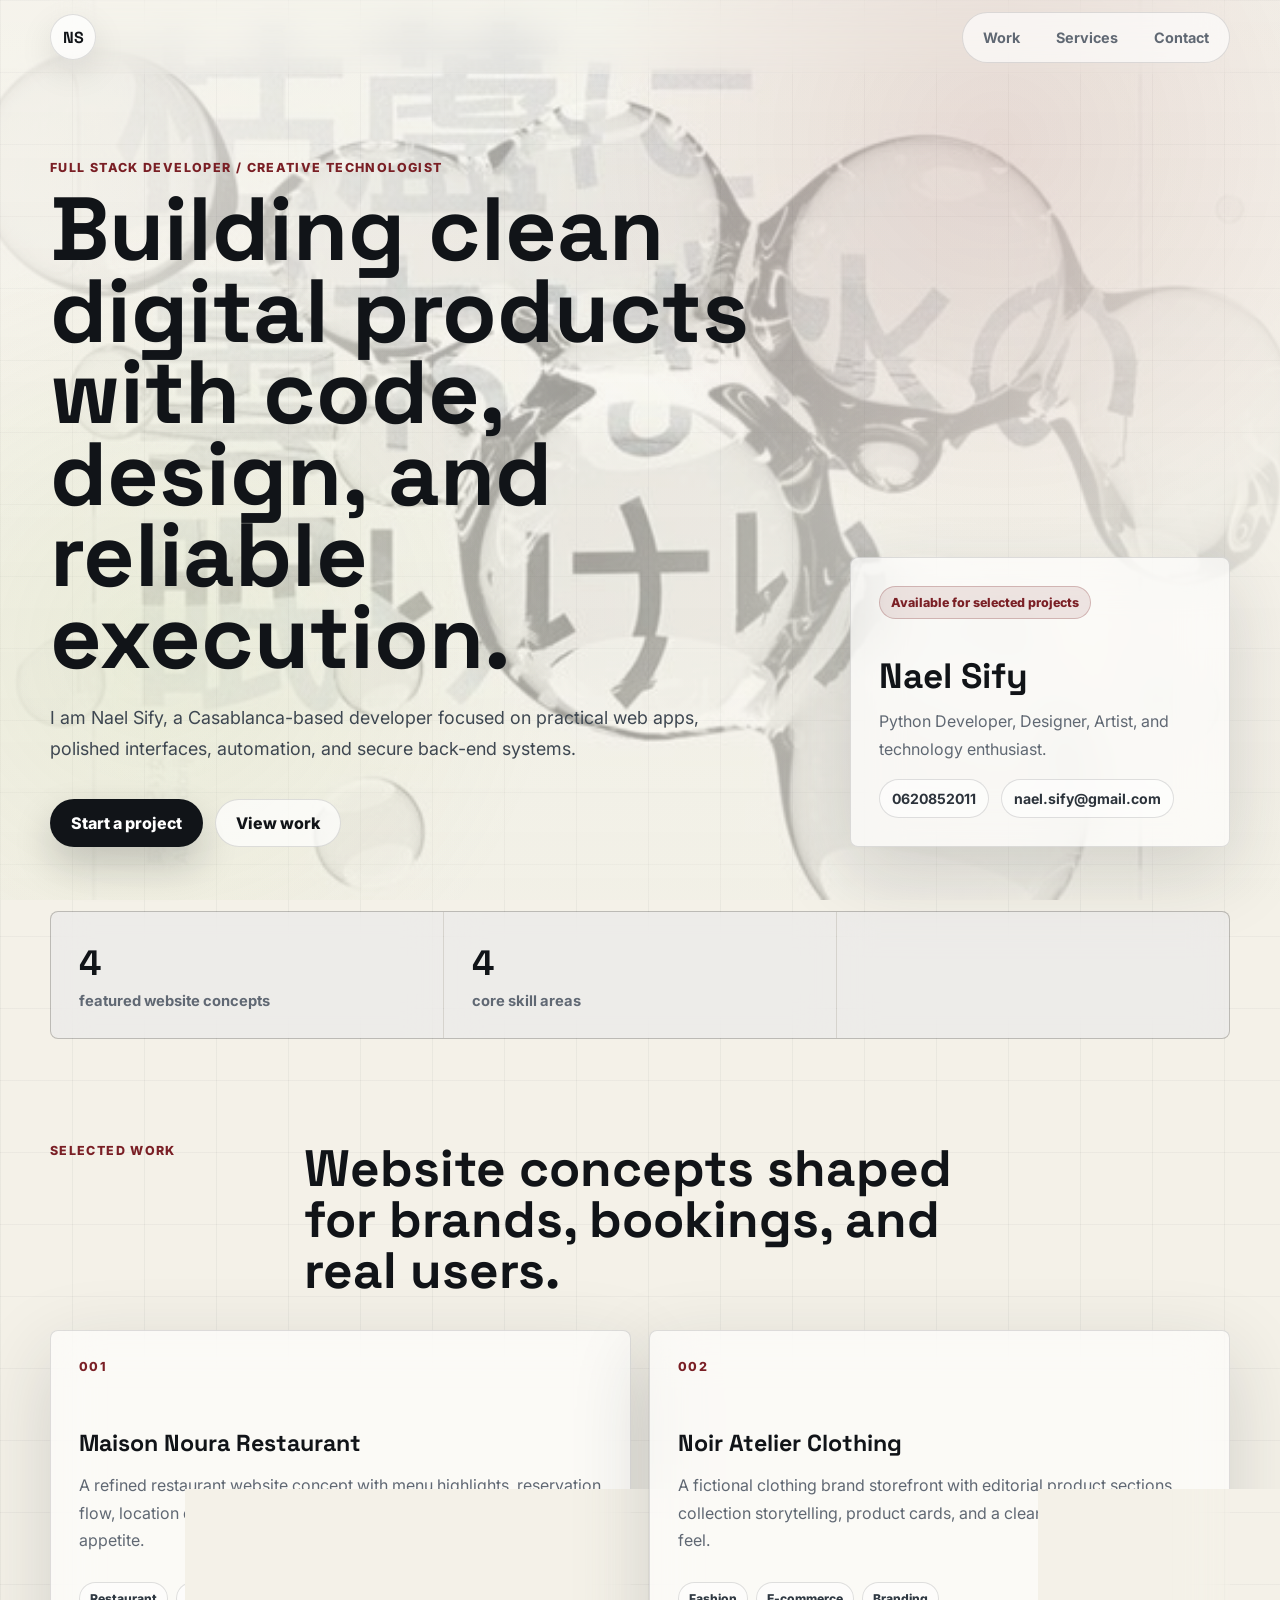
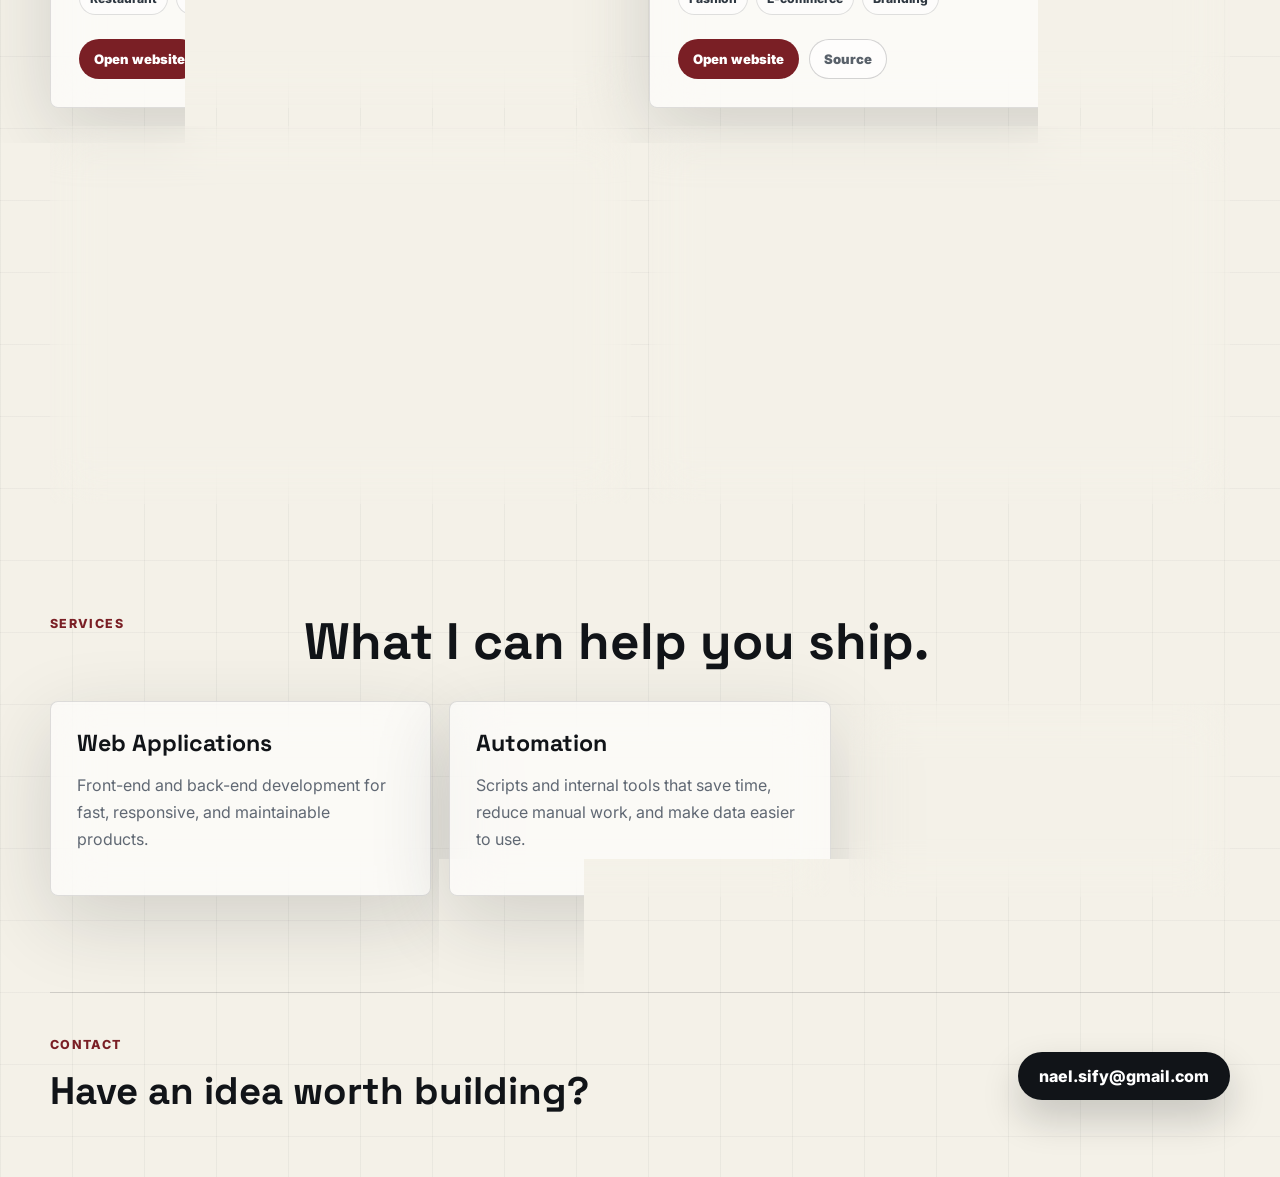
==== commit 2b488539: "Deploy original portfolio version" ====
--- a/index.html
+++ b/index.html
@@ -30,7 +30,7 @@
                         polished interfaces, automation, and secure back-end systems.
                     </p>
                     <div class="hero-actions">
-                        <a class="button primary" href="#contact">Start a project</a>
+                        <a class="button primary" href="mailto:nael.sify@gmail.com">Start a project</a>
                         <a class="button secondary" href="#work">View work</a>
                     </div>
                 </div>
@@ -49,7 +49,7 @@
             <section class="metrics-strip" aria-label="Highlights">
                 
                 <div>
-                    <strong>7</strong>
+                    <strong>4</strong>
                     <span>featured website concepts</span>
                 </div>
                 
@@ -149,63 +149,6 @@
                         </div>
                     </article>
                     
-                    <article class="project-card">
-                        <span class="project-index">005</span>
-                        <h3>Sable &amp; Steam Cafe</h3>
-                        <p class="project-desc">A coffee and patisserie concept with signature drinks, pastry showcases, daily rhythm, and a warm boutique identity designed to feel premium and inviting.</p>
-                        <div class="tag-row">
-                            
-                            <span>Coffee</span>
-                            
-                            <span>Patisserie</span>
-                            
-                            <span>Branding</span>
-                            
-                        </div>
-                        <div class="project-actions">
-                            <a href="https://godofcode1.github.io/sable-and-steam-cafe/" target="_blank" rel="noopener noreferrer">Open website</a>
-                            <a href="https://github.com/godofcode1/sable-and-steam-cafe" target="_blank" rel="noopener noreferrer">Source</a>
-                        </div>
-                    </article>
-                    
-                    <article class="project-card">
-                        <span class="project-index">006</span>
-                        <h3>Atelier Du Feu</h3>
-                        <p class="project-desc">A restaurant landing page built around chef storytelling, reservation conversion, tasting menus, and a richer editorial presentation for hospitality brands.</p>
-                        <div class="tag-row">
-                            
-                            <span>Restaurant</span>
-                            
-                            <span>Fine Dining</span>
-                            
-                            <span>Editorial</span>
-                            
-                        </div>
-                        <div class="project-actions">
-                            <a href="https://godofcode1.github.io/atelier-du-feu/" target="_blank" rel="noopener noreferrer">Open website</a>
-                            <a href="https://github.com/godofcode1/atelier-du-feu" target="_blank" rel="noopener noreferrer">Source</a>
-                        </div>
-                    </article>
-                    
-                    <article class="project-card">
-                        <span class="project-index">007</span>
-                        <h3>Kairo Sushi House</h3>
-                        <p class="project-desc">A sushi restaurant concept with omakase storytelling, signature rolls, chef-led trust signals, and a refined dark editorial style built for premium dining brands.</p>
-                        <div class="tag-row">
-                            
-                            <span>Sushi</span>
-                            
-                            <span>Omakase</span>
-                            
-                            <span>Hospitality</span>
-                            
-                        </div>
-                        <div class="project-actions">
-                            <a href="https://godofcode1.github.io/kairo-sushi-house/" target="_blank" rel="noopener noreferrer">Open website</a>
-                            <a href="https://github.com/godofcode1/kairo-sushi-house" target="_blank" rel="noopener noreferrer">Source</a>
-                        </div>
-                    </article>
-                    
                 </div>
             </section>
 
